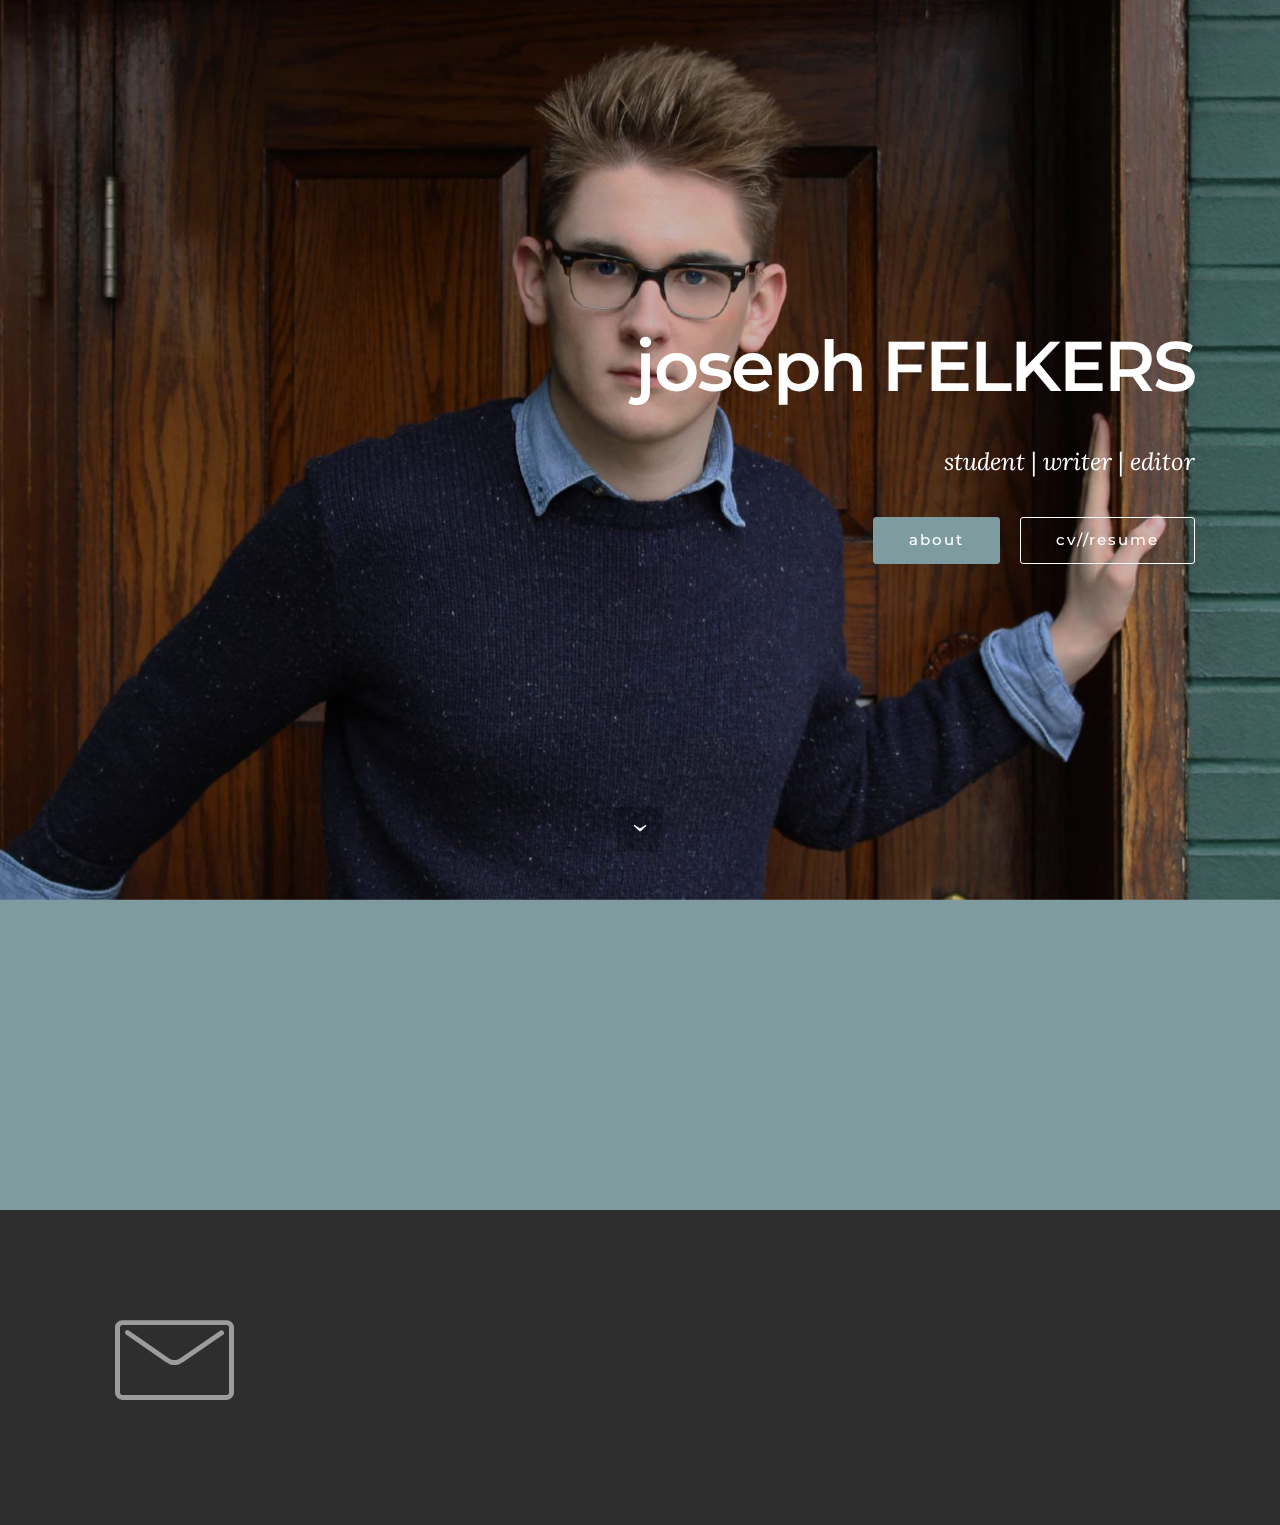
==== index.html @ 7b10132b "Update index.html" ====
<!DOCTYPE html>
<html>
<head>
  <!-- Site made with Mobirise Website Builder v3.12.1, https://mobirise.com -->
  <meta charset="UTF-8">
  <meta http-equiv="X-UA-Compatible" content="IE=edge">
  <meta name="generator" content="Mobirise v3.12.1, mobirise.com">
  <meta name="viewport" content="width=device-width, initial-scale=1">
  <link rel="shortcut icon" href="assets/images/glasses.png" type="image/x-icon">
  <meta name="description" content="">
  
  <link rel="stylesheet" href="https://fonts.googleapis.com/css?family=Lora:400,700,400italic,700italic&amp;subset=latin">
  <link rel="stylesheet" href="https://fonts.googleapis.com/css?family=Montserrat:400,700">
  <link rel="stylesheet" href="https://fonts.googleapis.com/css?family=Raleway:100,100i,200,200i,300,300i,400,400i,500,500i,600,600i,700,700i,800,800i,900,900i">
  <link rel="stylesheet" href="assets/bootstrap-material-design-font/css/material.css">
  <link rel="stylesheet" href="assets/web/assets/mobirise-icons/mobirise-icons.css">
  <link rel="stylesheet" href="assets/tether/tether.min.css">
  <link rel="stylesheet" href="assets/bootstrap/css/bootstrap.min.css">
  <link rel="stylesheet" href="assets/animate.css/animate.min.css">
  <link rel="stylesheet" href="assets/socicon/css/styles.css">
  <link rel="stylesheet" href="assets/theme/css/style.css">
  <link rel="stylesheet" href="assets/mobirise/css/mbr-additional.css" type="text/css">
  
  
  
</head>
<body>
<section class="mbr-section mbr-section-hero mbr-section-full mbr-parallax-background mbr-section-with-arrow" id="header1-0" style="background-image: url(assets/images/headshot2-edited-2000x1179.jpg);">

    <div class="mbr-overlay" style="opacity: 0.2; background-color: rgb(0, 0, 0);"></div>

    <div class="mbr-table-cell">

        <div class="container">
            <div class="row">
                <div class="mbr-section col-md-10 col-md-offset-2 text-xs-right">

                    <h1 class="mbr-section-title display-1">joseph FELKERS</h1>
                    <p class="mbr-section-lead lead"><br>student <span style="font-style: normal;">|</span> writer <span style="font-style: normal;">|</span> editor</p>
                    <div class="mbr-section-btn"><a class="btn btn-lg btn-info" href="about">about</a> <a class="btn btn-lg btn-white btn-white-outline" href="cvresume">cv//resume</a></div>
                </div>
            </div>
        </div>
    </div>

    <div class="mbr-arrow mbr-arrow-floating" aria-hidden="true"><a href="#social-buttons4-1"><i class="mbr-arrow-icon"></i></a></div>

</section>

<section class="engine"><a rel="external" href="https://mobirise.com">Mobirise</a></section><section class="mbr-section mbr-section-md-padding" id="social-buttons4-1" style="background-color: rgb(126, 155, 159); padding-top: 90px; padding-bottom: 90px;">
    
    <div class="container">
        <div class="row">
            <div class="col-md-8 col-md-offset-2 text-xs-center">
                <h3 class="mbr-section-title display-2"><span style="font-weight: normal;"><em>hey,</em></span><br></h3>
                <div><a class="btn btn-social" title="Twitter" target="_blank" href="https://twitter.com/josephfelkers"><i class="socicon socicon-twitter"></i></a> <a class="btn btn-social" title="Facebook" target="_blank" href="https://www.facebook.com/joseph.felkers"><i class="socicon socicon-facebook"></i></a>   <a class="btn btn-social" title="Instagram" target="_blank" href="https://instagram.com/jsp.h"><i class="socicon socicon-instagram"></i></a>   <a class="btn btn-social" title="LinkedIn" target="_blank" href="https://www.linkedin.com/in/joseph-felkers-827670101/"><i class="socicon socicon-linkedin"></i></a>   </div>
            </div>
        </div>
    </div>
</section>

<section class="mbr-section mbr-section-md-padding mbr-footer footer1" id="contacts1-2" style="background-color: rgb(46, 46, 46); padding-top: 90px; padding-bottom: 90px;">
    
    <div class="container">
        <div class="row">
            <div class="mbr-footer-content col-xs-12 col-md-3">
                <div><span class="mbri-letter mbr-iconfont mbr-iconfont-contacts1"></span></div>
            </div>
            <div class="mbr-footer-content col-xs-12 col-md-3">
                <p><strong>Address</strong><br>6150 Statler Drive<br>Caledonia, MI<br>49316</p>
            </div>
            <div class="mbr-footer-content col-xs-12 col-md-3">
                <p><strong>Contacts</strong><br>
Email: josephfelkers@dogrschools.org<br>
Phone: +1 (616)-706-5105<br><br></p>
            </div>
            <div class="mbr-footer-content col-xs-12 col-md-3">
                <p>&nbsp;</p>
            </div>

        </div>
    </div>
</section>


  <script src="assets/web/assets/jquery/jquery.min.js"></script>
  <script src="assets/tether/tether.min.js"></script>
  <script src="assets/bootstrap/js/bootstrap.min.js"></script>
  <script src="assets/smooth-scroll/smooth-scroll.js"></script>
  <script src="assets/jarallax/jarallax.js"></script>
  <script src="assets/viewport-checker/jquery.viewportchecker.js"></script>
  <script src="assets/theme/js/script.js"></script>
  
  
  <input name="animation" type="hidden">
  </body>
</html>
---- assets/bootstrap-material-design-font/css/material.css ----
@font-face {
  font-family: 'Material-Design-Icons';
  src: url('../fonts/Material-Design-Icons.eot?3ocs8m');
  src: url('../fonts/Material-Design-Icons.eot?#iefix3ocs8m') format('embedded-opentype'), url('../fonts/Material-Design-Icons.woff?3ocs8m') format('woff'), url('../fonts/Material-Design-Icons.ttf?3ocs8m') format('truetype'), url('../fonts/Material-Design-Icons.svg?3ocs8m#Material-Design-Icons') format('svg');
  font-weight: normal;
  font-style: normal;
}
[class^="mdi-"],
[class*="mdi-"] {
  speak: none;
  display: inline-block;
  font-style: normal;
  font-variant:normal;
  font-weight:normal;
  /*font-size:24px;*/
  line-height:1;
  font-family:'Material-Design-Icons' !important;
  text-rendering: auto;
  
  -webkit-font-smoothing: antialiased;
  -moz-osx-font-smoothing: grayscale;
  -webkit-transform: translate(0, 0);
      -ms-transform: translate(0, 0);
          transform: translate(0, 0);
}
[class^="mdi-"]:before,
[class*="mdi-"]:before {
  display: inline-block;
  speak: none;
  text-decoration: inherit;
}
[class^="mdi-"].pull-left,
[class*="mdi-"].pull-left {
  margin-right: .3em;
}
[class^="mdi-"].pull-right,
[class*="mdi-"].pull-right {
  margin-left: .3em;
}
[class^="mdi-"].mdi-lg:before,
[class*="mdi-"].mdi-lg:before,
[class^="mdi-"].mdi-lg:after,
[class*="mdi-"].mdi-lg:after {
  font-size: 1.33333333em;
  line-height: 0.75em;
  vertical-align: -15%;
}
[class^="mdi-"].mdi-2x:before,
[class*="mdi-"].mdi-2x:before,
[class^="mdi-"].mdi-2x:after,
[class*="mdi-"].mdi-2x:after {
  font-size: 2em;
}
[class^="mdi-"].mdi-3x:before,
[class*="mdi-"].mdi-3x:before,
[class^="mdi-"].mdi-3x:after,
[class*="mdi-"].mdi-3x:after {
  font-size: 3em;
}
[class^="mdi-"].mdi-4x:before,
[class*="mdi-"].mdi-4x:before,
[class^="mdi-"].mdi-4x:after,
[class*="mdi-"].mdi-4x:after {
  font-size: 4em;
}
[class^="mdi-"].mdi-5x:before,
[class*="mdi-"].mdi-5x:before,
[class^="mdi-"].mdi-5x:after,
[class*="mdi-"].mdi-5x:after {
  font-size: 5em;
}
[class^="mdi-device-signal-cellular-"]:after,
[class^="mdi-device-battery-"]:after,
[class^="mdi-device-battery-charging-"]:after,
[class^="mdi-device-signal-cellular-connected-no-internet-"]:after,
[class^="mdi-device-signal-wifi-"]:after,
[class^="mdi-device-signal-wifi-statusbar-not-connected"]:after,
.mdi-device-network-wifi:after {
  opacity: .3;
  position: absolute;
  left: 0;
  top: 0;
  z-index: 1;
  display: inline-block;
  speak: none;
  text-decoration: inherit;
}
[class^="mdi-device-signal-cellular-"]:after {
  content: "\e758";
}
[class^="mdi-device-battery-"]:after {
  content: "\e735";
}
[class^="mdi-device-battery-charging-"]:after {
  content: "\e733";
}
[class^="mdi-device-signal-cellular-connected-no-internet-"]:after {
  content: "\e75d";
}
[class^="mdi-device-signal-wifi-"]:after,
.mdi-device-network-wifi:after {
  content: "\e765";
}
[class^="mdi-device-signal-wifi-statusbasr-not-connected"]:after {
  content: "\e8f7";
}
.mdi-device-signal-cellular-off:after,
.mdi-device-signal-cellular-null:after,
.mdi-device-signal-cellular-no-sim:after,
.mdi-device-signal-wifi-off:after,
.mdi-device-signal-wifi-4-bar:after,
.mdi-device-signal-cellular-4-bar:after,
.mdi-device-battery-alert:after,
.mdi-device-signal-cellular-connected-no-internet-4-bar:after,
.mdi-device-battery-std:after,
.mdi-device-battery-full .mdi-device-battery-unknown:after {
  content: "";
}
.mdi-fw {
  width: 1.28571429em;
  text-align: center;
}
.mdi-ul {
  padding-left: 0;
  margin-left: 2.14285714em;
  list-style-type: none;
}
.mdi-ul > li {
  position: relative;
}
.mdi-li {
  position: absolute;
  left: -2.14285714em;
  width: 2.14285714em;
  top: 0.14285714em;
  text-align: center;
}
.mdi-li.mdi-lg {
  left: -1.85714286em;
}
.mdi-border {
  padding: .2em .25em .15em;
  border: solid 0.08em #eeeeee;
  border-radius: .1em;
}
.mdi-spin {
  -webkit-animation: mdi-spin 2s infinite linear;
  animation: mdi-spin 2s infinite linear;
  -webkit-transform-origin: 50% 50%;
  -ms-transform-origin: 50% 50%;
      transform-origin: 50% 50%;
}
.mdi-pulse {
  -webkit-animation: mdi-spin 1s steps(8) infinite;
  animation: mdi-spin 1s steps(8) infinite;
  -webkit-transform-origin: 50% 50%;
  -ms-transform-origin: 50% 50%;
      transform-origin: 50% 50%;
}
@-webkit-keyframes mdi-spin {
  0% {
    -webkit-transform: rotate(0deg);
    transform: rotate(0deg);
  }
  100% {
    -webkit-transform: rotate(359deg);
    transform: rotate(359deg);
  }
}
@keyframes mdi-spin {
  0% {
    -webkit-transform: rotate(0deg);
    transform: rotate(0deg);
  }
  100% {
    -webkit-transform: rotate(359deg);
    transform: rotate(359deg);
  }
}
.mdi-rotate-90 {
  filter: progid:DXImageTransform.Microsoft.BasicImage(rotation=1);
  -webkit-transform: rotate(90deg);
  -ms-transform: rotate(90deg);
  transform: rotate(90deg);
}
.mdi-rotate-180 {
  filter: progid:DXImageTransform.Microsoft.BasicImage(rotation=2);
  -webkit-transform: rotate(180deg);
  -ms-transform: rotate(180deg);
  transform: rotate(180deg);
}
.mdi-rotate-270 {
  filter: progid:DXImageTransform.Microsoft.BasicImage(rotation=3);
  -webkit-transform: rotate(270deg);
  -ms-transform: rotate(270deg);
  transform: rotate(270deg);
}
.mdi-flip-horizontal {
  filter: progid:DXImageTransform.Microsoft.BasicImage(rotation=0, mirror=1);
  -webkit-transform: scale(-1, 1);
  -ms-transform: scale(-1, 1);
  transform: scale(-1, 1);
}
.mdi-flip-vertical {
  filter: progid:DXImageTransform.Microsoft.BasicImage(rotation=2, mirror=1);
  -webkit-transform: scale(1, -1);
  -ms-transform: scale(1, -1);
  transform: scale(1, -1);
}
:root .mdi-rotate-90,
:root .mdi-rotate-180,
:root .mdi-rotate-270,
:root .mdi-flip-horizontal,
:root .mdi-flip-vertical {
  -webkit-filter: none;
          filter: none;
}
.mdi-stack {
  position: relative;
  display: inline-block;
  width: 2em;
  height: 2em;
  line-height: 2em;
  vertical-align: middle;
}
.mdi-stack-1x,
.mdi-stack-2x {
  position: absolute;
  left: 0;
  width: 100%;
  text-align: center;
}
.mdi-stack-1x {
  line-height: inherit;
}
.mdi-stack-2x {
  font-size: 2em;
}
.mdi-inverse {
  color: #ffffff;
}
/* Start Icons */
.mdi-action-3d-rotation:before {
  content: "\e600";
}
.mdi-action-accessibility:before {
  content: "\e601";
}
.mdi-action-account-balance-wallet:before {
  content: "\e602";
}
.mdi-action-account-balance:before {
  content: "\e603";
}
.mdi-action-account-box:before {
  content: "\e604";
}
.mdi-action-account-child:before {
  content: "\e605";
}
.mdi-action-account-circle:before {
  content: "\e606";
}
.mdi-action-add-shopping-cart:before {
  content: "\e607";
}
.mdi-action-alarm-add:before {
  content: "\e608";
}
.mdi-action-alarm-off:before {
  content: "\e609";
}
.mdi-action-alarm-on:before {
  content: "\e60a";
}
.mdi-action-alarm:before {
  content: "\e60b";
}
.mdi-action-android:before {
  content: "\e60c";
}
.mdi-action-announcement:before {
  content: "\e60d";
}
.mdi-action-aspect-ratio:before {
  content: "\e60e";
}
.mdi-action-assessment:before {
  content: "\e60f";
}
.mdi-action-assignment-ind:before {
  content: "\e610";
}
.mdi-action-assignment-late:before {
  content: "\e611";
}
.mdi-action-assignment-return:before {
  content: "\e612";
}
.mdi-action-assignment-returned:before {
  content: "\e613";
}
.mdi-action-assignment-turned-in:before {
  content: "\e614";
}
.mdi-action-assignment:before {
  content: "\e615";
}
.mdi-action-autorenew:before {
  content: "\e616";
}
.mdi-action-backup:before {
  content: "\e617";
}
.mdi-action-book:before {
  content: "\e618";
}
.mdi-action-bookmark-outline:before {
  content: "\e619";
}
.mdi-action-bookmark:before {
  content: "\e61a";
}
.mdi-action-bug-report:before {
  content: "\e61b";
}
.mdi-action-cached:before {
  content: "\e61c";
}
.mdi-action-check-circle:before {
  content: "\e61d";
}
.mdi-action-class:before {
  content: "\e61e";
}
.mdi-action-credit-card:before {
  content: "\e61f";
}
.mdi-action-dashboard:before {
  content: "\e620";
}
.mdi-action-delete:before {
  content: "\e621";
}
.mdi-action-description:before {
  content: "\e622";
}
.mdi-action-dns:before {
  content: "\e623";
}
.mdi-action-done-all:before {
  content: "\e624";
}
.mdi-action-done:before {
  content: "\e625";
}
.mdi-action-event:before {
  content: "\e626";
}
.mdi-action-exit-to-app:before {
  content: "\e627";
}
.mdi-action-explore:before {
  content: "\e628";
}
.mdi-action-extension:before {
  content: "\e629";
}
.mdi-action-face-unlock:before {
  content: "\e62a";
}
.mdi-action-favorite-outline:before {
  content: "\e62b";
}
.mdi-action-favorite:before {
  content: "\e62c";
}
.mdi-action-find-in-page:before {
  content: "\e62d";
}
.mdi-action-find-replace:before {
  content: "\e62e";
}
.mdi-action-flip-to-back:before {
  content: "\e62f";
}
.mdi-action-flip-to-front:before {
  content: "\e630";
}
.mdi-action-get-app:before {
  content: "\e631";
}
.mdi-action-grade:before {
  content: "\e632";
}
.mdi-action-group-work:before {
  content: "\e633";
}
.mdi-action-help:before {
  content: "\e634";
}
.mdi-action-highlight-remove:before {
  content: "\e635";
}
.mdi-action-history:before {
  content: "\e636";
}
.mdi-action-home:before {
  content: "\e637";
}
.mdi-action-https:before {
  content: "\e638";
}
.mdi-action-info-outline:before {
  content: "\e639";
}
.mdi-action-info:before {
  content: "\e63a";
}
.mdi-action-input:before {
  content: "\e63b";
}
.mdi-action-invert-colors:before {
  content: "\e63c";
}
.mdi-action-label-outline:before {
  content: "\e63d";
}
.mdi-action-label:before {
  content: "\e63e";
}
.mdi-action-language:before {
  content: "\e63f";
}
.mdi-action-launch:before {
  content: "\e640";
}
.mdi-action-list:before {
  content: "\e641";
}
.mdi-action-lock-open:before {
  content: "\e642";
}
.mdi-action-lock-outline:before {
  content: "\e643";
}
.mdi-action-lock:before {
  content: "\e644";
}
.mdi-action-loyalty:before {
  content: "\e645";
}
.mdi-action-markunread-mailbox:before {
  content: "\e646";
}
.mdi-action-note-add:before {
  content: "\e647";
}
.mdi-action-open-in-browser:before {
  content: "\e648";
}
.mdi-action-open-in-new:before {
  content: "\e649";
}
.mdi-action-open-with:before {
  content: "\e64a";
}
.mdi-action-pageview:before {
  content: "\e64b";
}
.mdi-action-payment:before {
  content: "\e64c";
}
.mdi-action-perm-camera-mic:before {
  content: "\e64d";
}
.mdi-action-perm-contact-cal:before {
  content: "\e64e";
}
.mdi-action-perm-data-setting:before {
  content: "\e64f";
}
.mdi-action-perm-device-info:before {
  content: "\e650";
}
.mdi-action-perm-identity:before {
  content: "\e651";
}
.mdi-action-perm-media:before {
  content: "\e652";
}
.mdi-action-perm-phone-msg:before {
  content: "\e653";
}
.mdi-action-perm-scan-wifi:before {
  content: "\e654";
}
.mdi-action-picture-in-picture:before {
  content: "\e655";
}
.mdi-action-polymer:before {
  content: "\e656";
}
.mdi-action-print:before {
  content: "\e657";
}
.mdi-action-query-builder:before {
  content: "\e658";
}
.mdi-action-question-answer:before {
  content: "\e659";
}
.mdi-action-receipt:before {
  content: "\e65a";
}
.mdi-action-redeem:before {
  content: "\e65b";
}
.mdi-action-reorder:before {
  content: "\e65c";
}
.mdi-action-report-problem:before {
  content: "\e65d";
}
.mdi-action-restore:before {
  content: "\e65e";
}
.mdi-action-room:before {
  content: "\e65f";
}
.mdi-action-schedule:before {
  content: "\e660";
}
.mdi-action-search:before {
  content: "\e661";
}
.mdi-action-settings-applications:before {
  content: "\e662";
}
.mdi-action-settings-backup-restore:before {
  content: "\e663";
}
.mdi-action-settings-bluetooth:before {
  content: "\e664";
}
.mdi-action-settings-cell:before {
  content: "\e665";
}
.mdi-action-settings-display:before {
  content: "\e666";
}
.mdi-action-settings-ethernet:before {
  content: "\e667";
}
.mdi-action-settings-input-antenna:before {
  content: "\e668";
}
.mdi-action-settings-input-component:before {
  content: "\e669";
}
.mdi-action-settings-input-composite:before {
  content: "\e66a";
}
.mdi-action-settings-input-hdmi:before {
  content: "\e66b";
}
.mdi-action-settings-input-svideo:before {
  content: "\e66c";
}
.mdi-action-settings-overscan:before {
  content: "\e66d";
}
.mdi-action-settings-phone:before {
  content: "\e66e";
}
.mdi-action-settings-power:before {
  content: "\e66f";
}
.mdi-action-settings-remote:before {
  content: "\e670";
}
.mdi-action-settings-voice:before {
  content: "\e671";
}
.mdi-action-settings:before {
  content: "\e672";
}
.mdi-action-shop-two:before {
  content: "\e673";
}
.mdi-action-shop:before {
  content: "\e674";
}
.mdi-action-shopping-basket:before {
  content: "\e675";
}
.mdi-action-shopping-cart:before {
  content: "\e676";
}
.mdi-action-speaker-notes:before {
  content: "\e677";
}
.mdi-action-spellcheck:before {
  content: "\e678";
}
.mdi-action-star-rate:before {
  content: "\e679";
}
.mdi-action-stars:before {
  content: "\e67a";
}
.mdi-action-store:before {
  content: "\e67b";
}
.mdi-action-subject:before {
  content: "\e67c";
}
.mdi-action-supervisor-account:before {
  content: "\e67d";
}
.mdi-action-swap-horiz:before {
  content: "\e67e";
}
.mdi-action-swap-vert-circle:before {
  content: "\e67f";
}
.mdi-action-swap-vert:before {
  content: "\e680";
}
.mdi-action-system-update-tv:before {
  content: "\e681";
}
.mdi-action-tab-unselected:before {
  content: "\e682";
}
.mdi-action-tab:before {
  content: "\e683";
}
.mdi-action-theaters:before {
  content: "\e684";
}
.mdi-action-thumb-down:before {
  content: "\e685";
}
.mdi-action-thumb-up:before {
  content: "\e686";
}
.mdi-action-thumbs-up-down:before {
  content: "\e687";
}
.mdi-action-toc:before {
  content: "\e688";
}
.mdi-action-today:before {
  content: "\e689";
}
.mdi-action-track-changes:before {
  content: "\e68a";
}
.mdi-action-translate:before {
  content: "\e68b";
}
.mdi-action-trending-down:before {
  content: "\e68c";
}
.mdi-action-trending-neutral:before {
  content: "\e68d";
}
.mdi-action-trending-up:before {
  content: "\e68e";
}
.mdi-action-turned-in-not:before {
  content: "\e68f";
}
.mdi-action-turned-in:before {
  content: "\e690";
}
.mdi-action-verified-user:before {
  content: "\e691";
}
.mdi-action-view-agenda:before {
  content: "\e692";
}
.mdi-action-view-array:before {
  content: "\e693";
}
.mdi-action-view-carousel:before {
  content: "\e694";
}
.mdi-action-view-column:before {
  content: "\e695";
}
.mdi-action-view-day:before {
  content: "\e696";
}
.mdi-action-view-headline:before {
  content: "\e697";
}
.mdi-action-view-list:before {
  content: "\e698";
}
.mdi-action-view-module:before {
  content: "\e699";
}
.mdi-action-view-quilt:before {
  content: "\e69a";
}
.mdi-action-view-stream:before {
  content: "\e69b";
}
.mdi-action-view-week:before {
  content: "\e69c";
}
.mdi-action-visibility-off:before {
  content: "\e69d";
}
.mdi-action-visibility:before {
  content: "\e69e";
}
.mdi-action-wallet-giftcard:before {
  content: "\e69f";
}
.mdi-action-wallet-membership:before {
  content: "\e6a0";
}
.mdi-action-wallet-travel:before {
  content: "\e6a1";
}
.mdi-action-work:before {
  content: "\e6a2";
}
.mdi-alert-error:before {
  content: "\e6a3";
}
.mdi-alert-warning:before {
  content: "\e6a4";
}
.mdi-av-album:before {
  content: "\e6a5";
}
.mdi-av-closed-caption:before {
  content: "\e6a6";
}
.mdi-av-equalizer:before {
  content: "\e6a7";
}
.mdi-av-explicit:before {
  content: "\e6a8";
}
.mdi-av-fast-forward:before {
  content: "\e6a9";
}
.mdi-av-fast-rewind:before {
  content: "\e6aa";
}
.mdi-av-games:before {
  content: "\e6ab";
}
.mdi-av-hearing:before {
  content: "\e6ac";
}
.mdi-av-high-quality:before {
  content: "\e6ad";
}
.mdi-av-loop:before {
  content: "\e6ae";
}
.mdi-av-mic-none:before {
  content: "\e6af";
}
.mdi-av-mic-off:before {
  content: "\e6b0";
}
.mdi-av-mic:before {
  content: "\e6b1";
}
.mdi-av-movie:before {
  content: "\e6b2";
}
.mdi-av-my-library-add:before {
  content: "\e6b3";
}
.mdi-av-my-library-books:before {
  content: "\e6b4";
}
.mdi-av-my-library-music:before {
  content: "\e6b5";
}
.mdi-av-new-releases:before {
  content: "\e6b6";
}
.mdi-av-not-interested:before {
  content: "\e6b7";
}
.mdi-av-pause-circle-fill:before {
  content: "\e6b8";
}
.mdi-av-pause-circle-outline:before {
  content: "\e6b9";
}
.mdi-av-pause:before {
  content: "\e6ba";
}
.mdi-av-play-arrow:before {
  content: "\e6bb";
}
.mdi-av-play-circle-fill:before {
  content: "\e6bc";
}
.mdi-av-play-circle-outline:before {
  content: "\e6bd";
}
.mdi-av-play-shopping-bag:before {
  content: "\e6be";
}
.mdi-av-playlist-add:before {
  content: "\e6bf";
}
.mdi-av-queue-music:before {
  content: "\e6c0";
}
.mdi-av-queue:before {
  content: "\e6c1";
}
.mdi-av-radio:before {
  content: "\e6c2";
}
.mdi-av-recent-actors:before {
  content: "\e6c3";
}
.mdi-av-repeat-one:before {
  content: "\e6c4";
}
.mdi-av-repeat:before {
  content: "\e6c5";
}
.mdi-av-replay:before {
  content: "\e6c6";
}
.mdi-av-shuffle:before {
  content: "\e6c7";
}
.mdi-av-skip-next:before {
  content: "\e6c8";
}
.mdi-av-skip-previous:before {
  content: "\e6c9";
}
.mdi-av-snooze:before {
  content: "\e6ca";
}
.mdi-av-stop:before {
  content: "\e6cb";
}
.mdi-av-subtitles:before {
  content: "\e6cc";
}
.mdi-av-surround-sound:before {
  content: "\e6cd";
}
.mdi-av-timer:before {
  content: "\e6ce";
}
.mdi-av-video-collection:before {
  content: "\e6cf";
}
.mdi-av-videocam-off:before {
  content: "\e6d0";
}
.mdi-av-videocam:before {
  content: "\e6d1";
}
.mdi-av-volume-down:before {
  content: "\e6d2";
}
.mdi-av-volume-mute:before {
  content: "\e6d3";
}
.mdi-av-volume-off:before {
  content: "\e6d4";
}
.mdi-av-volume-up:before {
  content: "\e6d5";
}
.mdi-av-web:before {
  content: "\e6d6";
}
.mdi-communication-business:before {
  content: "\e6d7";
}
.mdi-communication-call-end:before {
  content: "\e6d8";
}
.mdi-communication-call-made:before {
  content: "\e6d9";
}
.mdi-communication-call-merge:before {
  content: "\e6da";
}
.mdi-communication-call-missed:before {
  content: "\e6db";
}
.mdi-communication-call-received:before {
  content: "\e6dc";
}
.mdi-communication-call-split:before {
  content: "\e6dd";
}
.mdi-communication-call:before {
  content: "\e6de";
}
.mdi-communication-chat:before {
  content: "\e6df";
}
.mdi-communication-clear-all:before {
  content: "\e6e0";
}
.mdi-communication-comment:before {
  content: "\e6e1";
}
.mdi-communication-contacts:before {
  content: "\e6e2";
}
.mdi-communication-dialer-sip:before {
  content: "\e6e3";
}
.mdi-communication-dialpad:before {
  content: "\e6e4";
}
.mdi-communication-dnd-on:before {
  content: "\e6e5";
}
.mdi-communication-email:before {
  content: "\e6e6";
}
.mdi-communication-forum:before {
  content: "\e6e7";
}
.mdi-communication-import-export:before {
  content: "\e6e8";
}
.mdi-communication-invert-colors-off:before {
  content: "\e6e9";
}
.mdi-communication-invert-colors-on:before {
  content: "\e6ea";
}
.mdi-communication-live-help:before {
  content: "\e6eb";
}
.mdi-communication-location-off:before {
  content: "\e6ec";
}
.mdi-communication-location-on:before {
  content: "\e6ed";
}
.mdi-communication-message:before {
  content: "\e6ee";
}
.mdi-communication-messenger:before {
  content: "\e6ef";
}
.mdi-communication-no-sim:before {
  content: "\e6f0";
}
.mdi-communication-phone:before {
  content: "\e6f1";
}
.mdi-communication-portable-wifi-off:before {
  content: "\e6f2";
}
.mdi-communication-quick-contacts-dialer:before {
  content: "\e6f3";
}
.mdi-communication-quick-contacts-mail:before {
  content: "\e6f4";
}
.mdi-communication-ring-volume:before {
  content: "\e6f5";
}
.mdi-communication-stay-current-landscape:before {
  content: "\e6f6";
}
.mdi-communication-stay-current-portrait:before {
  content: "\e6f7";
}
.mdi-communication-stay-primary-landscape:before {
  content: "\e6f8";
}
.mdi-communication-stay-primary-portrait:before {
  content: "\e6f9";
}
.mdi-communication-swap-calls:before {
  content: "\e6fa";
}
.mdi-communication-textsms:before {
  content: "\e6fb";
}
.mdi-communication-voicemail:before {
  content: "\e6fc";
}
.mdi-communication-vpn-key:before {
  content: "\e6fd";
}
.mdi-content-add-box:before {
  content: "\e6fe";
}
.mdi-content-add-circle-outline:before {
  content: "\e6ff";
}
.mdi-content-add-circle:before {
  content: "\e700";
}
.mdi-content-add:before {
  content: "\e701";
}
.mdi-content-archive:before {
  content: "\e702";
}
.mdi-content-backspace:before {
  content: "\e703";
}
.mdi-content-block:before {
  content: "\e704";
}
.mdi-content-clear:before {
  content: "\e705";
}
.mdi-content-content-copy:before {
  content: "\e706";
}
.mdi-content-content-cut:before {
  content: "\e707";
}
.mdi-content-content-paste:before {
  content: "\e708";
}
.mdi-content-create:before {
  content: "\e709";
}
.mdi-content-drafts:before {
  content: "\e70a";
}
.mdi-content-filter-list:before {
  content: "\e70b";
}
.mdi-content-flag:before {
  content: "\e70c";
}
.mdi-content-forward:before {
  content: "\e70d";
}
.mdi-content-gesture:before {
  content: "\e70e";
}
.mdi-content-inbox:before {
  content: "\e70f";
}
.mdi-content-link:before {
  content: "\e710";
}
.mdi-content-mail:before {
  content: "\e711";
}
.mdi-content-markunread:before {
  content: "\e712";
}
.mdi-content-redo:before {
  content: "\e713";
}
.mdi-content-remove-circle-outline:before {
  content: "\e714";
}
.mdi-content-remove-circle:before {
  content: "\e715";
}
.mdi-content-remove:before {
  content: "\e716";
}
.mdi-content-reply-all:before {
  content: "\e717";
}
.mdi-content-reply:before {
  content: "\e718";
}
.mdi-content-report:before {
  content: "\e719";
}
.mdi-content-save:before {
  content: "\e71a";
}
.mdi-content-select-all:before {
  content: "\e71b";
}
.mdi-content-send:before {
  content: "\e71c";
}
.mdi-content-sort:before {
  content: "\e71d";
}
.mdi-content-text-format:before {
  content: "\e71e";
}
.mdi-content-undo:before {
  content: "\e71f";
}
.mdi-editor-attach-file:before {
  content: "\e776";
}
.mdi-editor-attach-money:before {
  content: "\e777";
}
.mdi-editor-border-all:before {
  content: "\e778";
}
.mdi-editor-border-bottom:before {
  content: "\e779";
}
.mdi-editor-border-clear:before {
  content: "\e77a";
}
.mdi-editor-border-color:before {
  content: "\e77b";
}
.mdi-editor-border-horizontal:before {
  content: "\e77c";
}
.mdi-editor-border-inner:before {
  content: "\e77d";
}
.mdi-editor-border-left:before {
  content: "\e77e";
}
.mdi-editor-border-outer:before {
  content: "\e77f";
}
.mdi-editor-border-right:before {
  content: "\e780";
}
.mdi-editor-border-style:before {
  content: "\e781";
}
.mdi-editor-border-top:before {
  content: "\e782";
}
.mdi-editor-border-vertical:before {
  content: "\e783";
}
.mdi-editor-format-align-center:before {
  content: "\e784";
}
.mdi-editor-format-align-justify:before {
  content: "\e785";
}
.mdi-editor-format-align-left:before {
  content: "\e786";
}
.mdi-editor-format-align-right:before {
  content: "\e787";
}
.mdi-editor-format-bold:before {
  content: "\e788";
}
.mdi-editor-format-clear:before {
  content: "\e789";
}
.mdi-editor-format-color-fill:before {
  content: "\e78a";
}
.mdi-editor-format-color-reset:before {
  content: "\e78b";
}
.mdi-editor-format-color-text:before {
  content: "\e78c";
}
.mdi-editor-format-indent-decrease:before {
  content: "\e78d";
}
.mdi-editor-format-indent-increase:before {
  content: "\e78e";
}
.mdi-editor-format-italic:before {
  content: "\e78f";
}
.mdi-editor-format-line-spacing:before {
  content: "\e790";
}
.mdi-editor-format-list-bulleted:before {
  content: "\e791";
}
.mdi-editor-format-list-numbered:before {
  content: "\e792";
}
.mdi-editor-format-paint:before {
  content: "\e793";
}
.mdi-editor-format-quote:before {
  content: "\e794";
}
.mdi-editor-format-size:before {
  content: "\e795";
}
.mdi-editor-format-strikethrough:before {
  content: "\e796";
}
.mdi-editor-format-textdirection-l-to-r:before {
  content: "\e797";
}
.mdi-editor-format-textdirection-r-to-l:before {
  content: "\e798";
}
.mdi-editor-format-underline:before {
  content: "\e799";
}
.mdi-editor-functions:before {
  content: "\e79a";
}
.mdi-editor-insert-chart:before {
  content: "\e79b";
}
.mdi-editor-insert-comment:before {
  content: "\e79c";
}
.mdi-editor-insert-drive-file:before {
  content: "\e79d";
}
.mdi-editor-insert-emoticon:before {
  content: "\e79e";
}
.mdi-editor-insert-invitation:before {
  content: "\e79f";
}
.mdi-editor-insert-link:before {
  content: "\e7a0";
}
.mdi-editor-insert-photo:before {
  content: "\e7a1";
}
.mdi-editor-merge-type:before {
  content: "\e7a2";
}
.mdi-editor-mode-comment:before {
  content: "\e7a3";
}
.mdi-editor-mode-edit:before {
  content: "\e7a4";
}
.mdi-editor-publish:before {
  content: "\e7a5";
}
.mdi-editor-vertical-align-bottom:before {
  content: "\e7a6";
}
.mdi-editor-vertical-align-center:before {
  content: "\e7a7";
}
.mdi-editor-vertical-align-top:before {
  content: "\e7a8";
}
.mdi-editor-wrap-text:before {
  content: "\e7a9";
}
.mdi-file-attachment:before {
  content: "\e7aa";
}
.mdi-file-cloud-circle:before {
  content: "\e7ab";
}
.mdi-file-cloud-done:before {
  content: "\e7ac";
}
.mdi-file-cloud-download:before {
  content: "\e7ad";
}
.mdi-file-cloud-off:before {
  content: "\e7ae";
}
.mdi-file-cloud-queue:before {
  content: "\e7af";
}
.mdi-file-cloud-upload:before {
  content: "\e7b0";
}
.mdi-file-cloud:before {
  content: "\e7b1";
}
.mdi-file-file-download:before {
  content: "\e7b2";
}
.mdi-file-file-upload:before {
  content: "\e7b3";
}
.mdi-file-folder-open:before {
  content: "\e7b4";
}
.mdi-file-folder-shared:before {
  content: "\e7b5";
}
.mdi-file-folder:before {
  content: "\e7b6";
}
.mdi-device-access-alarm:before {
  content: "\e720";
}
.mdi-device-access-alarms:before {
  content: "\e721";
}
.mdi-device-access-time:before {
  content: "\e722";
}
.mdi-device-add-alarm:before {
  content: "\e723";
}
.mdi-device-airplanemode-off:before {
  content: "\e724";
}
.mdi-device-airplanemode-on:before {
  content: "\e725";
}
.mdi-device-battery-20:before {
  content: "\e726";
}
.mdi-device-battery-30:before {
  content: "\e727";
}
.mdi-device-battery-50:before {
  content: "\e728";
}
.mdi-device-battery-60:before {
  content: "\e729";
}
.mdi-device-battery-80:before {
  content: "\e72a";
}
.mdi-device-battery-90:before {
  content: "\e72b";
}
.mdi-device-battery-alert:before {
  content: "\e72c";
}
.mdi-device-battery-charging-20:before {
  content: "\e72d";
}
.mdi-device-battery-charging-30:before {
  content: "\e72e";
}
.mdi-device-battery-charging-50:before {
  content: "\e72f";
}
.mdi-device-battery-charging-60:before {
  content: "\e730";
}
.mdi-device-battery-charging-80:before {
  content: "\e731";
}
.mdi-device-battery-charging-90:before {
  content: "\e732";
}
.mdi-device-battery-charging-full:before {
  content: "\e733";
}
.mdi-device-battery-full:before {
  content: "\e734";
}
.mdi-device-battery-std:before {
  content: "\e735";
}
.mdi-device-battery-unknown:before {
  content: "\e736";
}
.mdi-device-bluetooth-connected:before {
  content: "\e737";
}
.mdi-device-bluetooth-disabled:before {
  content: "\e738";
}
.mdi-device-bluetooth-searching:before {
  content: "\e739";
}
.mdi-device-bluetooth:before {
  content: "\e73a";
}
.mdi-device-brightness-auto:before {
  content: "\e73b";
}
.mdi-device-brightness-high:before {
  content: "\e73c";
}
.mdi-device-brightness-low:before {
  content: "\e73d";
}
.mdi-device-brightness-medium:before {
  content: "\e73e";
}
.mdi-device-data-usage:before {
  content: "\e73f";
}
.mdi-device-developer-mode:before {
  content: "\e740";
}
.mdi-device-devices:before {
  content: "\e741";
}
.mdi-device-dvr:before {
  content: "\e742";
}
.mdi-device-gps-fixed:before {
  content: "\e743";
}
.mdi-device-gps-not-fixed:before {
  content: "\e744";
}
.mdi-device-gps-off:before {
  content: "\e745";
}
.mdi-device-location-disabled:before {
  content: "\e746";
}
.mdi-device-location-searching:before {
  content: "\e747";
}
.mdi-device-multitrack-audio:before {
  content: "\e748";
}
.mdi-device-network-cell:before {
  content: "\e749";
}
.mdi-device-network-wifi:before {
  content: "\e74a";
}
.mdi-device-nfc:before {
  content: "\e74b";
}
.mdi-device-now-wallpaper:before {
  content: "\e74c";
}
.mdi-device-now-widgets:before {
  content: "\e74d";
}
.mdi-device-screen-lock-landscape:before {
  content: "\e74e";
}
.mdi-device-screen-lock-portrait:before {
  content: "\e74f";
}
.mdi-device-screen-lock-rotation:before {
  content: "\e750";
}
.mdi-device-screen-rotation:before {
  content: "\e751";
}
.mdi-device-sd-storage:before {
  content: "\e752";
}
.mdi-device-settings-system-daydream:before {
  content: "\e753";
}
.mdi-device-signal-cellular-0-bar:before {
  content: "\e754";
}
.mdi-device-signal-cellular-1-bar:before {
  content: "\e755";
}
.mdi-device-signal-cellular-2-bar:before {
  content: "\e756";
}
.mdi-device-signal-cellular-3-bar:before {
  content: "\e757";
}
.mdi-device-signal-cellular-4-bar:before {
  content: "\e758";
}
.mdi-signal-wifi-statusbar-connected-no-internet-after:before {
  content: "\e8f6";
}
.mdi-device-signal-cellular-connected-no-internet-0-bar:before {
  content: "\e759";
}
.mdi-device-signal-cellular-connected-no-internet-1-bar:before {
  content: "\e75a";
}
.mdi-device-signal-cellular-connected-no-internet-2-bar:before {
  content: "\e75b";
}
.mdi-device-signal-cellular-connected-no-internet-3-bar:before {
  content: "\e75c";
}
.mdi-device-signal-cellular-connected-no-internet-4-bar:before {
  content: "\e75d";
}
.mdi-device-signal-cellular-no-sim:before {
  content: "\e75e";
}
.mdi-device-signal-cellular-null:before {
  content: "\e75f";
}
.mdi-device-signal-cellular-off:before {
  content: "\e760";
}
.mdi-device-signal-wifi-0-bar:before {
  content: "\e761";
}
.mdi-device-signal-wifi-1-bar:before {
  content: "\e762";
}
.mdi-device-signal-wifi-2-bar:before {
  content: "\e763";
}
.mdi-device-signal-wifi-3-bar:before {
  content: "\e764";
}
.mdi-device-signal-wifi-4-bar:before {
  content: "\e765";
}
.mdi-device-signal-wifi-off:before {
  content: "\e766";
}
.mdi-device-signal-wifi-statusbar-1-bar:before {
  content: "\e767";
}
.mdi-device-signal-wifi-statusbar-2-bar:before {
  content: "\e768";
}
.mdi-device-signal-wifi-statusbar-3-bar:before {
  content: "\e769";
}
.mdi-device-signal-wifi-statusbar-4-bar:before {
  content: "\e76a";
}
.mdi-device-signal-wifi-statusbar-connected-no-internet-:before {
  content: "\e76b";
}
.mdi-device-signal-wifi-statusbar-connected-no-internet:before {
  content: "\e76f";
}
.mdi-device-signal-wifi-statusbar-connected-no-internet-2:before {
  content: "\e76c";
}
.mdi-device-signal-wifi-statusbar-connected-no-internet-3:before {
  content: "\e76d";
}
.mdi-device-signal-wifi-statusbar-connected-no-internet-4:before {
  content: "\e76e";
}
.mdi-signal-wifi-statusbar-not-connected-after:before {
  content: "\e8f7";
}
.mdi-device-signal-wifi-statusbar-not-connected:before {
  content: "\e770";
}
.mdi-device-signal-wifi-statusbar-null:before {
  content: "\e771";
}
.mdi-device-storage:before {
  content: "\e772";
}
.mdi-device-usb:before {
  content: "\e773";
}
.mdi-device-wifi-lock:before {
  content: "\e774";
}
.mdi-device-wifi-tethering:before {
  content: "\e775";
}
.mdi-hardware-cast-connected:before {
  content: "\e7b7";
}
.mdi-hardware-cast:before {
  content: "\e7b8";
}
.mdi-hardware-computer:before {
  content: "\e7b9";
}
.mdi-hardware-desktop-mac:before {
  content: "\e7ba";
}
.mdi-hardware-desktop-windows:before {
  content: "\e7bb";
}
.mdi-hardware-dock:before {
  content: "\e7bc";
}
.mdi-hardware-gamepad:before {
  content: "\e7bd";
}
.mdi-hardware-headset-mic:before {
  content: "\e7be";
}
.mdi-hardware-headset:before {
  content: "\e7bf";
}
.mdi-hardware-keyboard-alt:before {
  content: "\e7c0";
}
.mdi-hardware-keyboard-arrow-down:before {
  content: "\e7c1";
}
.mdi-hardware-keyboard-arrow-left:before {
  content: "\e7c2";
}
.mdi-hardware-keyboard-arrow-right:before {
  content: "\e7c3";
}
.mdi-hardware-keyboard-arrow-up:before {
  content: "\e7c4";
}
.mdi-hardware-keyboard-backspace:before {
  content: "\e7c5";
}
.mdi-hardware-keyboard-capslock:before {
  content: "\e7c6";
}
.mdi-hardware-keyboard-control:before {
  content: "\e7c7";
}
.mdi-hardware-keyboard-hide:before {
  content: "\e7c8";
}
.mdi-hardware-keyboard-return:before {
  content: "\e7c9";
}
.mdi-hardware-keyboard-tab:before {
  content: "\e7ca";
}
.mdi-hardware-keyboard-voice:before {
  content: "\e7cb";
}
.mdi-hardware-keyboard:before {
  content: "\e7cc";
}
.mdi-hardware-laptop-chromebook:before {
  content: "\e7cd";
}
.mdi-hardware-laptop-mac:before {
  content: "\e7ce";
}
.mdi-hardware-laptop-windows:before {
  content: "\e7cf";
}
.mdi-hardware-laptop:before {
  content: "\e7d0";
}
.mdi-hardware-memory:before {
  content: "\e7d1";
}
.mdi-hardware-mouse:before {
  content: "\e7d2";
}
.mdi-hardware-phone-android:before {
  content: "\e7d3";
}
.mdi-hardware-phone-iphone:before {
  content: "\e7d4";
}
.mdi-hardware-phonelink-off:before {
  content: "\e7d5";
}
.mdi-hardware-phonelink:before {
  content: "\e7d6";
}
.mdi-hardware-security:before {
  content: "\e7d7";
}
.mdi-hardware-sim-card:before {
  content: "\e7d8";
}
.mdi-hardware-smartphone:before {
  content: "\e7d9";
}
.mdi-hardware-speaker:before {
  content: "\e7da";
}
.mdi-hardware-tablet-android:before {
  content: "\e7db";
}
.mdi-hardware-tablet-mac:before {
  content: "\e7dc";
}
.mdi-hardware-tablet:before {
  content: "\e7dd";
}
.mdi-hardware-tv:before {
  content: "\e7de";
}
.mdi-hardware-watch:before {
  content: "\e7df";
}
.mdi-image-add-to-photos:before {
  content: "\e7e0";
}
.mdi-image-adjust:before {
  content: "\e7e1";
}
.mdi-image-assistant-photo:before {
  content: "\e7e2";
}
.mdi-image-audiotrack:before {
  content: "\e7e3";
}
.mdi-image-blur-circular:before {
  content: "\e7e4";
}
.mdi-image-blur-linear:before {
  content: "\e7e5";
}
.mdi-image-blur-off:before {
  content: "\e7e6";
}
.mdi-image-blur-on:before {
  content: "\e7e7";
}
.mdi-image-brightness-1:before {
  content: "\e7e8";
}
.mdi-image-brightness-2:before {
  content: "\e7e9";
}
.mdi-image-brightness-3:before {
  content: "\e7ea";
}
.mdi-image-brightness-4:before {
  content: "\e7eb";
}
.mdi-image-brightness-5:before {
  content: "\e7ec";
}
.mdi-image-brightness-6:before {
  content: "\e7ed";
}
.mdi-image-brightness-7:before {
  content: "\e7ee";
}
.mdi-image-brush:before {
  content: "\e7ef";
}
.mdi-image-camera-alt:before {
  content: "\e7f0";
}
.mdi-image-camera-front:before {
  content: "\e7f1";
}
.mdi-image-camera-rear:before {
  content: "\e7f2";
}
.mdi-image-camera-roll:before {
  content: "\e7f3";
}
.mdi-image-camera:before {
  content: "\e7f4";
}
.mdi-image-center-focus-strong:before {
  content: "\e7f5";
}
.mdi-image-center-focus-weak:before {
  content: "\e7f6";
}
.mdi-image-collections:before {
  content: "\e7f7";
}
.mdi-image-color-lens:before {
  content: "\e7f8";
}
.mdi-image-colorize:before {
  content: "\e7f9";
}
.mdi-image-compare:before {
  content: "\e7fa";
}
.mdi-image-control-point-duplicate:before {
  content: "\e7fb";
}
.mdi-image-control-point:before {
  content: "\e7fc";
}
.mdi-image-crop-3-2:before {
  content: "\e7fd";
}
.mdi-image-crop-5-4:before {
  content: "\e7fe";
}
.mdi-image-crop-7-5:before {
  content: "\e7ff";
}
.mdi-image-crop-16-9:before {
  content: "\e800";
}
.mdi-image-crop-din:before {
  content: "\e801";
}
.mdi-image-crop-free:before {
  content: "\e802";
}
.mdi-image-crop-landscape:before {
  content: "\e803";
}
.mdi-image-crop-original:before {
  content: "\e804";
}
.mdi-image-crop-portrait:before {
  content: "\e805";
}
.mdi-image-crop-square:before {
  content: "\e806";
}
.mdi-image-crop:before {
  content: "\e807";
}
.mdi-image-dehaze:before {
  content: "\e808";
}
.mdi-image-details:before {
  content: "\e809";
}
.mdi-image-edit:before {
  content: "\e80a";
}
.mdi-image-exposure-minus-1:before {
  content: "\e80b";
}
.mdi-image-exposure-minus-2:before {
  content: "\e80c";
}
.mdi-image-exposure-plus-1:before {
  content: "\e80d";
}
.mdi-image-exposure-plus-2:before {
  content: "\e80e";
}
.mdi-image-exposure-zero:before {
  content: "\e80f";
}
.mdi-image-exposure:before {
  content: "\e810";
}
.mdi-image-filter-1:before {
  content: "\e811";
}
.mdi-image-filter-2:before {
  content: "\e812";
}
.mdi-image-filter-3:before {
  content: "\e813";
}
.mdi-image-filter-4:before {
  content: "\e814";
}
.mdi-image-filter-5:before {
  content: "\e815";
}
.mdi-image-filter-6:before {
  content: "\e816";
}
.mdi-image-filter-7:before {
  content: "\e817";
}
.mdi-image-filter-8:before {
  content: "\e818";
}
.mdi-image-filter-9-plus:before {
  content: "\e819";
}
.mdi-image-filter-9:before {
  content: "\e81a";
}
.mdi-image-filter-b-and-w:before {
  content: "\e81b";
}
.mdi-image-filter-center-focus:before {
  content: "\e81c";
}
.mdi-image-filter-drama:before {
  content: "\e81d";
}
.mdi-image-filter-frames:before {
  content: "\e81e";
}
.mdi-image-filter-hdr:before {
  content: "\e81f";
}
.mdi-image-filter-none:before {
  content: "\e820";
}
.mdi-image-filter-tilt-shift:before {
  content: "\e821";
}
.mdi-image-filter-vintage:before {
  content: "\e822";
}
.mdi-image-filter:before {
  content: "\e823";
}
.mdi-image-flare:before {
  content: "\e824";
}
.mdi-image-flash-auto:before {
  content: "\e825";
}
.mdi-image-flash-off:before {
  content: "\e826";
}
.mdi-image-flash-on:before {
  content: "\e827";
}
.mdi-image-flip:before {
  content: "\e828";
}
.mdi-image-gradient:before {
  content: "\e829";
}
.mdi-image-grain:before {
  content: "\e82a";
}
.mdi-image-grid-off:before {
  content: "\e82b";
}
.mdi-image-grid-on:before {
  content: "\e82c";
}
.mdi-image-hdr-off:before {
  content: "\e82d";
}
.mdi-image-hdr-on:before {
  content: "\e82e";
}
.mdi-image-hdr-strong:before {
  content: "\e82f";
}
.mdi-image-hdr-weak:before {
  content: "\e830";
}
.mdi-image-healing:before {
  content: "\e831";
}
.mdi-image-image-aspect-ratio:before {
  content: "\e832";
}
.mdi-image-image:before {
  content: "\e833";
}
.mdi-image-iso:before {
  content: "\e834";
}
.mdi-image-landscape:before {
  content: "\e835";
}
.mdi-image-leak-add:before {
  content: "\e836";
}
.mdi-image-leak-remove:before {
  content: "\e837";
}
.mdi-image-lens:before {
  content: "\e838";
}
.mdi-image-looks-3:before {
  content: "\e839";
}
.mdi-image-looks-4:before {
  content: "\e83a";
}
.mdi-image-looks-5:before {
  content: "\e83b";
}
.mdi-image-looks-6:before {
  content: "\e83c";
}
.mdi-image-looks-one:before {
  content: "\e83d";
}
.mdi-image-looks-two:before {
  content: "\e83e";
}
.mdi-image-looks:before {
  content: "\e83f";
}
.mdi-image-loupe:before {
  content: "\e840";
}
.mdi-image-movie-creation:before {
  content: "\e841";
}
.mdi-image-nature-people:before {
  content: "\e842";
}
.mdi-image-nature:before {
  content: "\e843";
}
.mdi-image-navigate-before:before {
  content: "\e844";
}
.mdi-image-navigate-next:before {
  content: "\e845";
}
.mdi-image-palette:before {
  content: "\e846";
}
.mdi-image-panorama-fisheye:before {
  content: "\e847";
}
.mdi-image-panorama-horizontal:before {
  content: "\e848";
}
.mdi-image-panorama-vertical:before {
  content: "\e849";
}
.mdi-image-panorama-wide-angle:before {
  content: "\e84a";
}
.mdi-image-panorama:before {
  content: "\e84b";
}
.mdi-image-photo-album:before {
  content: "\e84c";
}
.mdi-image-photo-camera:before {
  content: "\e84d";
}
.mdi-image-photo-library:before {
  content: "\e84e";
}
.mdi-image-photo:before {
  content: "\e84f";
}
.mdi-image-portrait:before {
  content: "\e850";
}
.mdi-image-remove-red-eye:before {
  content: "\e851";
}
.mdi-image-rotate-left:before {
  content: "\e852";
}
.mdi-image-rotate-right:before {
  content: "\e853";
}
.mdi-image-slideshow:before {
  content: "\e854";
}
.mdi-image-straighten:before {
  content: "\e855";
}
.mdi-image-style:before {
  content: "\e856";
}
.mdi-image-switch-camera:before {
  content: "\e857";
}
.mdi-image-switch-video:before {
  content: "\e858";
}
.mdi-image-tag-faces:before {
  content: "\e859";
}
.mdi-image-texture:before {
  content: "\e85a";
}
.mdi-image-timelapse:before {
  content: "\e85b";
}
.mdi-image-timer-3:before {
  content: "\e85c";
}
.mdi-image-timer-10:before {
  content: "\e85d";
}
.mdi-image-timer-auto:before {
  content: "\e85e";
}
.mdi-image-timer-off:before {
  content: "\e85f";
}
.mdi-image-timer:before {
  content: "\e860";
}
.mdi-image-tonality:before {
  content: "\e861";
}
.mdi-image-transform:before {
  content: "\e862";
}
.mdi-image-tune:before {
  content: "\e863";
}
.mdi-image-wb-auto:before {
  content: "\e864";
}
.mdi-image-wb-cloudy:before {
  content: "\e865";
}
.mdi-image-wb-incandescent:before {
  content: "\e866";
}
.mdi-image-wb-irradescent:before {
  content: "\e867";
}
.mdi-image-wb-sunny:before {
  content: "\e868";
}
.mdi-maps-beenhere:before {
  content: "\e869";
}
.mdi-maps-directions-bike:before {
  content: "\e86a";
}
.mdi-maps-directions-bus:before {
  content: "\e86b";
}
.mdi-maps-directions-car:before {
  content: "\e86c";
}
.mdi-maps-directions-ferry:before {
  content: "\e86d";
}
.mdi-maps-directions-subway:before {
  content: "\e86e";
}
.mdi-maps-directions-train:before {
  content: "\e86f";
}
.mdi-maps-directions-transit:before {
  content: "\e870";
}
.mdi-maps-directions-walk:before {
  content: "\e871";
}
.mdi-maps-directions:before {
  content: "\e872";
}
.mdi-maps-flight:before {
  content: "\e873";
}
.mdi-maps-hotel:before {
  content: "\e874";
}
.mdi-maps-layers-clear:before {
  content: "\e875";
}
.mdi-maps-layers:before {
  content: "\e876";
}
.mdi-maps-local-airport:before {
  content: "\e877";
}
.mdi-maps-local-atm:before {
  content: "\e878";
}
.mdi-maps-local-attraction:before {
  content: "\e879";
}
.mdi-maps-local-bar:before {
  content: "\e87a";
}
.mdi-maps-local-cafe:before {
  content: "\e87b";
}
.mdi-maps-local-car-wash:before {
  content: "\e87c";
}
.mdi-maps-local-convenience-store:before {
  content: "\e87d";
}
.mdi-maps-local-drink:before {
  content: "\e87e";
}
.mdi-maps-local-florist:before {
  content: "\e87f";
}
.mdi-maps-local-gas-station:before {
  content: "\e880";
}
.mdi-maps-local-grocery-store:before {
  content: "\e881";
}
.mdi-maps-local-hospital:before {
  content: "\e882";
}
.mdi-maps-local-hotel:before {
  content: "\e883";
}
.mdi-maps-local-laundry-service:before {
  content: "\e884";
}
.mdi-maps-local-library:before {
  content: "\e885";
}
.mdi-maps-local-mall:before {
  content: "\e886";
}
.mdi-maps-local-movies:before {
  content: "\e887";
}
.mdi-maps-local-offer:before {
  content: "\e888";
}
.mdi-maps-local-parking:before {
  content: "\e889";
}
.mdi-maps-local-pharmacy:before {
  content: "\e88a";
}
.mdi-maps-local-phone:before {
  content: "\e88b";
}
.mdi-maps-local-pizza:before {
  content: "\e88c";
}
.mdi-maps-local-play:before {
  content: "\e88d";
}
.mdi-maps-local-post-office:before {
  content: "\e88e";
}
.mdi-maps-local-print-shop:before {
  content: "\e88f";
}
.mdi-maps-local-restaurant:before {
  content: "\e890";
}
.mdi-maps-local-see:before {
  content: "\e891";
}
.mdi-maps-local-shipping:before {
  content: "\e892";
}
.mdi-maps-local-taxi:before {
  content: "\e893";
}
.mdi-maps-location-history:before {
  content: "\e894";
}
.mdi-maps-map:before {
  content: "\e895";
}
.mdi-maps-my-location:before {
  content: "\e896";
}
.mdi-maps-navigation:before {
  content: "\e897";
}
.mdi-maps-pin-drop:before {
  content: "\e898";
}
.mdi-maps-place:before {
  content: "\e899";
}
.mdi-maps-rate-review:before {
  content: "\e89a";
}
.mdi-maps-restaurant-menu:before {
  content: "\e89b";
}
.mdi-maps-satellite:before {
  content: "\e89c";
}
.mdi-maps-store-mall-directory:before {
  content: "\e89d";
}
.mdi-maps-terrain:before {
  content: "\e89e";
}
.mdi-maps-traffic:before {
  content: "\e89f";
}
.mdi-navigation-apps:before {
  content: "\e8a0";
}
.mdi-navigation-arrow-back:before {
  content: "\e8a1";
}
.mdi-navigation-arrow-drop-down-circle:before {
  content: "\e8a2";
}
.mdi-navigation-arrow-drop-down:before {
  content: "\e8a3";
}
.mdi-navigation-arrow-drop-up:before {
  content: "\e8a4";
}
.mdi-navigation-arrow-forward:before {
  content: "\e8a5";
}
.mdi-navigation-cancel:before {
  content: "\e8a6";
}
.mdi-navigation-check:before {
  content: "\e8a7";
}
.mdi-navigation-chevron-left:before {
  content: "\e8a8";
}
.mdi-navigation-chevron-right:before {
  content: "\e8a9";
}
.mdi-navigation-close:before {
  content: "\e8aa";
}
.mdi-navigation-expand-less:before {
  content: "\e8ab";
}
.mdi-navigation-expand-more:before {
  content: "\e8ac";
}
.mdi-navigation-fullscreen-exit:before {
  content: "\e8ad";
}
.mdi-navigation-fullscreen:before {
  content: "\e8ae";
}
.mdi-navigation-menu:before {
  content: "\e8af";
}
.mdi-navigation-more-horiz:before {
  content: "\e8b0";
}
.mdi-navigation-more-vert:before {
  content: "\e8b1";
}
.mdi-navigation-refresh:before {
  content: "\e8b2";
}
.mdi-navigation-unfold-less:before {
  content: "\e8b3";
}
.mdi-navigation-unfold-more:before {
  content: "\e8b4";
}
.mdi-notification-adb:before {
  content: "\e8b5";
}
.mdi-notification-bluetooth-audio:before {
  content: "\e8b6";
}
.mdi-notification-disc-full:before {
  content: "\e8b7";
}
.mdi-notification-dnd-forwardslash:before {
  content: "\e8b8";
}
.mdi-notification-do-not-disturb:before {
  content: "\e8b9";
}
.mdi-notification-drive-eta:before {
  content: "\e8ba";
}
.mdi-notification-event-available:before {
  content: "\e8bb";
}
.mdi-notification-event-busy:before {
  content: "\e8bc";
}
.mdi-notification-event-note:before {
  content: "\e8bd";
}
.mdi-notification-folder-special:before {
  content: "\e8be";
}
.mdi-notification-mms:before {
  content: "\e8bf";
}
.mdi-notification-more:before {
  content: "\e8c0";
}
.mdi-notification-network-locked:before {
  content: "\e8c1";
}
.mdi-notification-phone-bluetooth-speaker:before {
  content: "\e8c2";
}
.mdi-notification-phone-forwarded:before {
  content: "\e8c3";
}
.mdi-notification-phone-in-talk:before {
  content: "\e8c4";
}
.mdi-notification-phone-locked:before {
  content: "\e8c5";
}
.mdi-notification-phone-missed:before {
  content: "\e8c6";
}
.mdi-notification-phone-paused:before {
  content: "\e8c7";
}
.mdi-notification-play-download:before {
  content: "\e8c8";
}
.mdi-notification-play-install:before {
  content: "\e8c9";
}
.mdi-notification-sd-card:before {
  content: "\e8ca";
}
.mdi-notification-sim-card-alert:before {
  content: "\e8cb";
}
.mdi-notification-sms-failed:before {
  content: "\e8cc";
}
.mdi-notification-sms:before {
  content: "\e8cd";
}
.mdi-notification-sync-disabled:before {
  content: "\e8ce";
}
.mdi-notification-sync-problem:before {
  content: "\e8cf";
}
.mdi-notification-sync:before {
  content: "\e8d0";
}
.mdi-notification-system-update:before {
  content: "\e8d1";
}
.mdi-notification-tap-and-play:before {
  content: "\e8d2";
}
.mdi-notification-time-to-leave:before {
  content: "\e8d3";
}
.mdi-notification-vibration:before {
  content: "\e8d4";
}
.mdi-notification-voice-chat:before {
  content: "\e8d5";
}
.mdi-notification-vpn-lock:before {
  content: "\e8d6";
}
.mdi-social-cake:before {
  content: "\e8d7";
}
.mdi-social-domain:before {
  content: "\e8d8";
}
.mdi-social-group-add:before {
  content: "\e8d9";
}
.mdi-social-group:before {
  content: "\e8da";
}
.mdi-social-location-city:before {
  content: "\e8db";
}
.mdi-social-mood:before {
  content: "\e8dc";
}
.mdi-social-notifications-none:before {
  content: "\e8dd";
}
.mdi-social-notifications-off:before {
  content: "\e8de";
}
.mdi-social-notifications-on:before {
  content: "\e8df";
}
.mdi-social-notifications-paused:before {
  content: "\e8e0";
}
.mdi-social-notifications:before {
  content: "\e8e1";
}
.mdi-social-pages:before {
  content: "\e8e2";
}
.mdi-social-party-mode:before {
  content: "\e8e3";
}
.mdi-social-people-outline:before {
  content: "\e8e4";
}
.mdi-social-people:before {
  content: "\e8e5";
}
.mdi-social-person-add:before {
  content: "\e8e6";
}
.mdi-social-person-outline:before {
  content: "\e8e7";
}
.mdi-social-person:before {
  content: "\e8e8";
}
.mdi-social-plus-one:before {
  content: "\e8e9";
}
.mdi-social-poll:before {
  content: "\e8ea";
}
.mdi-social-public:before {
  content: "\e8eb";
}
.mdi-social-school:before {
  content: "\e8ec";
}
.mdi-social-share:before {
  content: "\e8ed";
}
.mdi-social-whatshot:before {
  content: "\e8ee";
}
.mdi-toggle-check-box-outline-blank:before {
  content: "\e8ef";
}
.mdi-toggle-check-box:before {
  content: "\e8f0";
}
.mdi-toggle-radio-button-off:before {
  content: "\e8f1";
}
.mdi-toggle-radio-button-on:before {
  content: "\e8f2";
}
.mdi-toggle-star-half:before {
  content: "\e8f3";
}
.mdi-toggle-star-outline:before {
  content: "\e8f4";
}
.mdi-toggle-star:before {
  content: "\e8f5";
}
---- assets/web/assets/mobirise-icons/mobirise-icons.css ----
@font-face {
  font-family: 'MobiriseIcons';
  src:  url('mobirise-icons.eot?spat4u');
  src:  url('mobirise-icons.eot?spat4u#iefix') format('embedded-opentype'),
    url('mobirise-icons.ttf?spat4u') format('truetype'),
    url('mobirise-icons.woff?spat4u') format('woff'),
    url('mobirise-icons.svg?spat4u#MobiriseIcons') format('svg');
  font-weight: normal;
  font-style: normal;
}

[class^="mbri-"], [class*=" mbri-"] {
  /* use !important to prevent issues with browser extensions that change fonts */
  font-family: MobiriseIcons !important;
  speak: none;
  font-style: normal;
  font-weight: normal;
  font-variant: normal;
  text-transform: none;
  line-height: 1;

  /* Better Font Rendering =========== */
  -webkit-font-smoothing: antialiased;
  -moz-osx-font-smoothing: grayscale;
}

.mbri-alert:before {
  content: "\e900";
}
.mbri-android:before {
  content: "\e901";
}
.mbri-apple:before {
  content: "\e902";
}
.mbri-arrow-next:before {
  content: "\e903";
}
.mbri-arrow-prev:before {
  content: "\e904";
}
.mbri-bookmark:before {
  content: "\e905";
}
.mbri-bootstrap:before {
  content: "\e906";
}
.mbri-briefcase:before {
  content: "\e907";
}
.mbri-browse:before {
  content: "\e908";
}
.mbri-calendar:before {
  content: "\e909";
}
.mbri-camera:before {
  content: "\e90a";
}
.mbri-cart-add:before {
  content: "\e90b";
}
.mbri-cart-full:before {
  content: "\e90c";
}
.mbri-cash:before {
  content: "\e90d";
}
.mbri-change-style:before {
  content: "\e90e";
}
.mbri-chat:before {
  content: "\e90f";
}
.mbri-clock:before {
  content: "\e910";
}
.mbri-close:before {
  content: "\e911";
}
.mbri-cloud:before {
  content: "\e912";
}
.mbri-code:before {
  content: "\e913";
}
.mbri-contact-form:before {
  content: "\e914";
}
.mbri-credit-card:before {
  content: "\e915";
}
.mbri-cursor-click:before {
  content: "\e916";
}
.mbri-cust-feedback:before {
  content: "\e917";
}
.mbri-database:before {
  content: "\e918";
}
.mbri-delivery:before {
  content: "\e919";
}
.mbri-desktop:before {
  content: "\e91a";
}
.mbri-devices:before {
  content: "\e91b";
}
.mbri-down:before {
  content: "\e91c";
}
.mbri-download:before {
  content: "\e972";
}
.mbri-drag-n-drop:before {
  content: "\e91e";
}
.mbri-edit:before {
  content: "\e91f";
}
.mbri-edit2:before {
  content: "\e920";
}
.mbri-error:before {
  content: "\e921";
}
.mbri-extension:before {
  content: "\e922";
}
.mbri-features:before {
  content: "\e923";
}
.mbri-file:before {
  content: "\e924";
}
.mbri-flag:before {
  content: "\e925";
}
.mbri-folder:before {
  content: "\e926";
}
.mbri-gift:before {
  content: "\e927";
}
.mbri-globe:before {
  content: "\e928";
}
.mbri-globe-2:before {
  content: "\e929";
}
.mbri-growing-chart:before {
  content: "\e92a";
}
.mbri-hearth:before {
  content: "\e92b";
}
.mbri-help:before {
  content: "\e92c";
}
.mbri-home:before {
  content: "\e92d";
}
.mbri-hot-cup:before {
  content: "\e92e";
}
.mbri-idea:before {
  content: "\e92f";
}
.mbri-image-gallery:before {
  content: "\e930";
}
.mbri-image-slider:before {
  content: "\e931";
}
.mbri-info:before {
  content: "\e932";
}
.mbri-key:before {
  content: "\e933";
}
.mbri-laptop:before {
  content: "\e934";
}
.mbri-layers:before {
  content: "\e935";
}
.mbri-left:before {
  content: "\e936";
}
.mbri-letter:before {
  content: "\e937";
}
.mbri-like:before {
  content: "\e938";
}
.mbri-link:before {
  content: "\e939";
}
.mbri-lock:before {
  content: "\e93a";
}
.mbri-login:before {
  content: "\e93b";
}
.mbri-logout:before {
  content: "\e93c";
}
.mbri-magic-stick:before {
  content: "\e93d";
}
.mbri-map-pin:before {
  content: "\e93e";
}
.mbri-menu:before {
  content: "\e93f";
}
.mbri-mobile:before {
  content: "\e940";
}
.mbri-mobile2:before {
  content: "\e941";
}
.mbri-mobirise:before {
  content: "\e942";
}
.mbri-music:before {
  content: "\e943";
}
.mbri-new-file:before {
  content: "\e944";
}
.mbri-opened-folder:before {
  content: "\e945";
}
.mbri-pages:before {
  content: "\e946";
}
.mbri-paper-plane:before {
  content: "\e947";
}
.mbri-paperclip:before {
  content: "\e948";
}
.mbri-photo:before {
  content: "\e949";
}
.mbri-photos:before {
  content: "\e94a";
}
.mbri-pin:before {
  content: "\e94b";
}
.mbri-play:before {
  content: "\e94c";
}
.mbri-plus:before {
  content: "\e94d";
}
.mbri-preview:before {
  content: "\e94e";
}
.mbri-print:before {
  content: "\e94f";
}
.mbri-protect:before {
  content: "\e950";
}
.mbri-question:before {
  content: "\e951";
}
.mbri-quote:before {
  content: "\e952";
}
.mbri-refresh:before {
  content: "\e953";
}
.mbri-responsive:before {
  content: "\e954";
}
.mbri-right:before {
  content: "\e955";
}
.mbri-rocket:before {
  content: "\e956";
}
.mbri-sad-face:before {
  content: "\e957";
}
.mbri-sale:before {
  content: "\e958";
}
.mbri-save:before {
  content: "\e959";
}
.mbri-search:before {
  content: "\e95a";
}
.mbri-setting:before {
  content: "\e95b";
}
.mbri-setting2:before {
  content: "\e95c";
}
.mbri-setting3:before {
  content: "\e95d";
}
.mbri-share:before {
  content: "\e95e";
}
.mbri-shopping-bag:before {
  content: "\e95f";
}
.mbri-shopping-basket:before {
  content: "\e960";
}
.mbri-shopping-cart:before {
  content: "\e961";
}
.mbri-sites:before {
  content: "\e962";
}
.mbri-smile-face:before {
  content: "\e963";
}
.mbri-speed:before {
  content: "\e964";
}
.mbri-star:before {
  content: "\e965";
}
.mbri-success:before {
  content: "\e966";
}
.mbri-sun:before {
  content: "\e967";
}
.mbri-tablet:before {
  content: "\e968";
}
.mbri-target:before {
  content: "\e969";
}
.mbri-timer:before {
  content: "\e96a";
}
.mbri-to-ftp:before {
  content: "\e96b";
}
.mbri-to-local-drive:before {
  content: "\e96c";
}
.mbri-touch-swipe:before {
  content: "\e96d";
}
.mbri-touch:before {
  content: "\e96e";
}
.mbri-trash:before {
  content: "\e96f";
}
.mbri-unlock:before {
  content: "\e970";
}
.mbri-up:before {
  content: "\e971";
}
.mbri-upload:before {
  content: "\e91d";
}
.mbri-user:before {
  content: "\e973";
}
.mbri-user2:before {
  content: "\e974";
}
.mbri-users:before {
  content: "\e975";
}
.mbri-video:before {
  content: "\e976";
}
.mbri-video-play:before {
  content: "\e977";
}
.mbri-watch:before {
  content: "\e978";
}
.mbri-website-theme:before {
  content: "\e979";
}
.mbri-wifi:before {
  content: "\e97a";
}
.mbri-windows:before {
  content: "\e97b";
}
---- assets/socicon/css/styles.css ----
@charset "UTF-8";

@font-face {
  font-family: "socicon";
  src:url("../fonts/socicon.eot");
  src:url("../fonts/socicon.eot?#iefix") format("embedded-opentype"),
    url("../fonts/socicon.woff") format("woff"),
    url("../fonts/socicon.ttf") format("truetype"),
    url("../fonts/socicon.svg#socicon") format("svg");
  font-weight: normal;
  font-style: normal;

}

[data-icon]:before {
  font-family: "socicon" !important;
  content: attr(data-icon);
  font-style: normal !important;
  font-weight: normal !important;
  font-variant: normal !important;
  text-transform: none !important;
  speak: none;
  line-height: 1;
  -webkit-font-smoothing: antialiased;
  -moz-osx-font-smoothing: grayscale;
}

[class^="socicon-"]:before,
[class*=" socicon-"]:before {
  font-family: "socicon" !important;
  font-style: normal !important;
  font-weight: normal !important;
  font-variant: normal !important;
  text-transform: none !important;
  speak: none;
  line-height: 1;
  -webkit-font-smoothing: antialiased;
  -moz-osx-font-smoothing: grayscale;
}

.socicon-modelmayhem:before {
  content: "\e000";
}
.socicon-mixcloud:before {
  content: "\e001";
}
.socicon-drupal:before {
  content: "\e002";
}
.socicon-swarm:before {
  content: "\e003";
}
.socicon-istock:before {
  content: "\e004";
}
.socicon-yammer:before {
  content: "\e005";
}
.socicon-ello:before {
  content: "\e006";
}
.socicon-stackoverflow:before {
  content: "\e007";
}
.socicon-persona:before {
  content: "\e008";
}
.socicon-triplej:before {
  content: "\e009";
}
.socicon-houzz:before {
  content: "\e00a";
}
.socicon-rss:before {
  content: "\e00b";
}
.socicon-paypal:before {
  content: "\e00c";
}
.socicon-odnoklassniki:before {
  content: "\e00d";
}
.socicon-airbnb:before {
  content: "\e00e";
}
.socicon-periscope:before {
  content: "\e00f";
}
.socicon-outlook:before {
  content: "\e010";
}
.socicon-coderwall:before {
  content: "\e011";
}
.socicon-tripadvisor:before {
  content: "\e012";
}
.socicon-appnet:before {
  content: "\e013";
}
.socicon-goodreads:before {
  content: "\e014";
}
.socicon-tripit:before {
  content: "\e015";
}
.socicon-lanyrd:before {
  content: "\e016";
}
.socicon-slideshare:before {
  content: "\e017";
}
.socicon-buffer:before {
  content: "\e018";
}
.socicon-disqus:before {
  content: "\e019";
}
.socicon-vkontakte:before {
  content: "\e01a";
}
.socicon-whatsapp:before {
  content: "\e01b";
}
.socicon-patreon:before {
  content: "\e01c";
}
.socicon-storehouse:before {
  content: "\e01d";
}
.socicon-pocket:before {
  content: "\e01e";
}
.socicon-mail:before {
  content: "\e01f";
}
.socicon-blogger:before {
  content: "\e020";
}
.socicon-technorati:before {
  content: "\e021";
}
.socicon-reddit:before {
  content: "\e022";
}
.socicon-dribbble:before {
  content: "\e023";
}
.socicon-stumbleupon:before {
  content: "\e024";
}
.socicon-digg:before {
  content: "\e025";
}
.socicon-envato:before {
  content: "\e026";
}
.socicon-behance:before {
  content: "\e027";
}
.socicon-delicious:before {
  content: "\e028";
}
.socicon-deviantart:before {
  content: "\e029";
}
.socicon-forrst:before {
  content: "\e02a";
}
.socicon-play:before {
  content: "\e02b";
}
.socicon-zerply:before {
  content: "\e02c";
}
.socicon-wikipedia:before {
  content: "\e02d";
}
.socicon-apple:before {
  content: "\e02e";
}
.socicon-flattr:before {
  content: "\e02f";
}
.socicon-github:before {
  content: "\e030";
}
.socicon-renren:before {
  content: "\e031";
}
.socicon-friendfeed:before {
  content: "\e032";
}
.socicon-newsvine:before {
  content: "\e033";
}
.socicon-identica:before {
  content: "\e034";
}
.socicon-bebo:before {
  content: "\e035";
}
.socicon-zynga:before {
  content: "\e036";
}
.socicon-steam:before {
  content: "\e037";
}
.socicon-xbox:before {
  content: "\e038";
}
.socicon-windows:before {
  content: "\e039";
}
.socicon-qq:before {
  content: "\e03a";
}
.socicon-douban:before {
  content: "\e03b";
}
.socicon-meetup:before {
  content: "\e03c";
}
.socicon-playstation:before {
  content: "\e03d";
}
.socicon-android:before {
  content: "\e03e";
}
.socicon-snapchat:before {
  content: "\e03f";
}
.socicon-twitter:before {
  content: "\e040";
}
.socicon-facebook:before {
  content: "\e041";
}
.socicon-googleplus:before {
  content: "\e042";
}
.socicon-pinterest:before {
  content: "\e043";
}
.socicon-foursquare:before {
  content: "\e044";
}
.socicon-yahoo:before {
  content: "\e045";
}
.socicon-skype:before {
  content: "\e046";
}
.socicon-yelp:before {
  content: "\e047";
}
.socicon-feedburner:before {
  content: "\e048";
}
.socicon-linkedin:before {
  content: "\e049";
}
.socicon-viadeo:before {
  content: "\e04a";
}
.socicon-xing:before {
  content: "\e04b";
}
.socicon-myspace:before {
  content: "\e04c";
}
.socicon-soundcloud:before {
  content: "\e04d";
}
.socicon-spotify:before {
  content: "\e04e";
}
.socicon-grooveshark:before {
  content: "\e04f";
}
.socicon-lastfm:before {
  content: "\e050";
}
.socicon-youtube:before {
  content: "\e051";
}
.socicon-vimeo:before {
  content: "\e052";
}
.socicon-dailymotion:before {
  content: "\e053";
}
.socicon-vine:before {
  content: "\e054";
}
.socicon-flickr:before {
  content: "\e055";
}
.socicon-500px:before {
  content: "\e056";
}
.socicon-wordpress:before {
  content: "\e058";
}
.socicon-tumblr:before {
  content: "\e059";
}
.socicon-twitch:before {
  content: "\e05a";
}
.socicon-8tracks:before {
  content: "\e05b";
}
.socicon-amazon:before {
  content: "\e05c";
}
.socicon-icq:before {
  content: "\e05d";
}
.socicon-smugmug:before {
  content: "\e05e";
}
.socicon-ravelry:before {
  content: "\e05f";
}
.socicon-weibo:before {
  content: "\e060";
}
.socicon-baidu:before {
  content: "\e061";
}
.socicon-angellist:before {
  content: "\e062";
}
.socicon-ebay:before {
  content: "\e063";
}
.socicon-imdb:before {
  content: "\e064";
}
.socicon-stayfriends:before {
  content: "\e065";
}
.socicon-residentadvisor:before {
  content: "\e066";
}
.socicon-google:before {
  content: "\e067";
}
.socicon-yandex:before {
  content: "\e068";
}
.socicon-sharethis:before {
  content: "\e069";
}
.socicon-bandcamp:before {
  content: "\e06a";
}
.socicon-itunes:before {
  content: "\e06b";
}
.socicon-deezer:before {
  content: "\e06c";
}
.socicon-telegram:before {
  content: "\e06e";
}
.socicon-openid:before {
  content: "\e06f";
}
.socicon-amplement:before {
  content: "\e070";
}
.socicon-viber:before {
  content: "\e071";
}
.socicon-zomato:before {
  content: "\e072";
}
.socicon-draugiem:before {
  content: "\e074";
}
.socicon-endomodo:before {
  content: "\e075";
}
.socicon-filmweb:before {
  content: "\e076";
}
.socicon-stackexchange:before {
  content: "\e077";
}
.socicon-wykop:before {
  content: "\e078";
}
.socicon-teamspeak:before {
  content: "\e079";
}
.socicon-teamviewer:before {
  content: "\e07a";
}
.socicon-ventrilo:before {
  content: "\e07b";
}
.socicon-younow:before {
  content: "\e07c";
}
.socicon-raidcall:before {
  content: "\e07d";
}
.socicon-mumble:before {
  content: "\e07e";
}
.socicon-medium:before {
  content: "\e06d";
}
.socicon-bebee:before {
  content: "\e07f";
}
.socicon-hitbox:before {
  content: "\e080";
}
.socicon-reverbnation:before {
  content: "\e081";
}
.socicon-formulr:before {
  content: "\e082";
}
.socicon-instagram:before {
  content: "\e057";
}
.socicon-battlenet:before {
  content: "\e083";
}
.socicon-chrome:before {
  content: "\e084";
}
.socicon-discord:before {
  content: "\e086";
}
.socicon-issuu:before {
  content: "\e087";
}
.socicon-macos:before {
  content: "\e088";
}
.socicon-firefox:before {
  content: "\e089";
}
.socicon-opera:before {
  content: "\e08d";
}
.socicon-keybase:before {
  content: "\e090";
}
.socicon-alliance:before {
  content: "\e091";
}
.socicon-livejournal:before {
  content: "\e092";
}
.socicon-googlephotos:before {
  content: "\e093";
}
.socicon-horde:before {
  content: "\e094";
}
.socicon-etsy:before {
  content: "\e095";
}
.socicon-zapier:before {
  content: "\e096";
}
.socicon-google-scholar:before {
  content: "\e097";
}
.socicon-researchgate:before {
  content: "\e098";
}
.socicon-wechat:before {
  content: "\e099";
}
.socicon-strava:before {
  content: "\e09a";
}
.socicon-line:before {
  content: "\e09b";
}
.socicon-lyft:before {
  content: "\e09c";
}
.socicon-uber:before {
  content: "\e09d";
}
.socicon-songkick:before {
  content: "\e09e";
}
.socicon-viewbug:before {
  content: "\e09f";
}
.socicon-googlegroups:before {
  content: "\e0a0";
}
.socicon-quora:before {
  content: "\e073";
}
.socicon-diablo:before {
  content: "\e085";
}
.socicon-blizzard:before {
  content: "\e0a1";
}
.socicon-hearthstone:before {
  content: "\e08b";
}
.socicon-heroes:before {
  content: "\e08a";
}
.socicon-overwatch:before {
  content: "\e08c";
}
.socicon-warcraft:before {
  content: "\e08e";
}
.socicon-starcraft:before {
  content: "\e08f";
}
.socicon-beam:before {
  content: "\e0a2";
}
.socicon-curse:before {
  content: "\e0a3";
}
.socicon-player:before {
  content: "\e0a4";
}
.socicon-streamjar:before {
  content: "\e0a5";
}
.socicon-nintendo:before {
  content: "\e0a6";
}
.socicon-hellocoton:before {
  content: "\e0a7";
}
---- assets/mobirise/css/mbr-additional.css ----
@import url(https://fonts.googleapis.com/css?family=Montserrat:400,700);
@import url(https://fonts.googleapis.com/css?family=Lora:400,700);
@import url(https://fonts.googleapis.com/css?family=Raleway:400,300,700);



body,
input,
textarea,
.mbr-company .list-group-text {
  font-family: 'Raleway', sans-serif;
}
.mbr-footer-content li,
.mbr-footer .mbr-contacts li {
  font-family: 'Raleway', sans-serif;
}
.btn,
.alert,
h1,
h2,
h3,
h4,
h5,
h6,
.h1,
.h2,
.h3,
.h4,
.h5,
.h6,
.display-1,
.display-2,
.display-3,
.display-4,
.mbr-figure .mbr-figure-caption,
.mbr-gallery-title,
.mbr-map [data-state-details],
.mbr-price {
  font-family: 'Montserrat', sans-serif;
}
.mbr-footer-content h1,
.mbr-footer .mbr-contacts h1,
.mbr-footer-content h2,
.mbr-footer .mbr-contacts h2,
.mbr-footer-content h3,
.mbr-footer .mbr-contacts h3,
.mbr-footer-content h4,
.mbr-footer .mbr-contacts h4,
.mbr-footer-content p strong,
.mbr-footer .mbr-contacts p strong,
.mbr-footer-content strong,
.mbr-footer .mbr-contacts strong {
  font-family: 'Montserrat', sans-serif;
}
.btn-sm,
.lead a,
.lead blockquote,
.mbr-section-subtitle,
.mbr-section-hero .mbr-section-lead,
.mbr-cards .card-subtitle,
.mbr-testimonial .card-block {
  font-family: 'Lora', serif;
}
.mbr-author-name {
  font-family: 'Montserrat', sans-serif;
}
.mbr-author-desc {
  font-family: 'Lora', serif;
}
.mbr-plan-title {
  font-family: 'Montserrat', sans-serif;
}
.mbr-plan-subtitle,
.mbr-plan-price-desc {
  font-family: 'Lora', serif;
}
.bg-primary {
  background-color: #c0a375 !important;
}
.bg-success {
  background-color: #90a878 !important;
}
.bg-info {
  background-color: #7e9b9f !important;
}
.bg-warning {
  background-color: #f3c649 !important;
}
.bg-danger {
  background-color: #f28281 !important;
}
.btn-primary {
  background-color: #c0a375;
  border-color: #c0a375;
  color: #ffffff;
}
.btn-primary:hover,
.btn-primary:focus,
.btn-primary.focus,
.btn-primary:active,
.btn-primary.active {
  color: #ffffff;
  background-color: #a07e49;
  border-color: #a07e49;
}
.btn-primary.disabled,
.btn-primary:disabled {
  color: #ffffff !important;
  background-color: #a07e49 !important;
  border-color: #a07e49 !important;
}
.btn-secondary {
  background-color: #bfcecb;
  border-color: #bfcecb;
  color: #ffffff;
}
.btn-secondary:hover,
.btn-secondary:focus,
.btn-secondary.focus,
.btn-secondary:active,
.btn-secondary.active {
  color: #ffffff;
  background-color: #94ada8;
  border-color: #94ada8;
}
.btn-secondary.disabled,
.btn-secondary:disabled {
  color: #ffffff !important;
  background-color: #94ada8 !important;
  border-color: #94ada8 !important;
}
.btn-info {
  background-color: #7e9b9f;
  border-color: #7e9b9f;
  color: #ffffff;
}
.btn-info:hover,
.btn-info:focus,
.btn-info.focus,
.btn-info:active,
.btn-info.active {
  color: #ffffff;
  background-color: #597478;
  border-color: #597478;
}
.btn-info.disabled,
.btn-info:disabled {
  color: #ffffff !important;
  background-color: #597478 !important;
  border-color: #597478 !important;
}
.btn-success {
  background-color: #90a878;
  border-color: #90a878;
  color: #ffffff;
}
.btn-success:hover,
.btn-success:focus,
.btn-success.focus,
.btn-success:active,
.btn-success.active {
  color: #ffffff;
  background-color: #6a8153;
  border-color: #6a8153;
}
.btn-success.disabled,
.btn-success:disabled {
  color: #ffffff !important;
  background-color: #6a8153 !important;
  border-color: #6a8153 !important;
}
.btn-warning {
  background-color: #f3c649;
  border-color: #f3c649;
  color: #ffffff;
}
.btn-warning:hover,
.btn-warning:focus,
.btn-warning.focus,
.btn-warning:active,
.btn-warning.active {
  color: #ffffff;
  background-color: #e1a90f;
  border-color: #e1a90f;
}
.btn-warning.disabled,
.btn-warning:disabled {
  color: #ffffff !important;
  background-color: #e1a90f !important;
  border-color: #e1a90f !important;
}
.btn-danger {
  background-color: #f28281;
  border-color: #f28281;
  color: #ffffff;
}
.btn-danger:hover,
.btn-danger:focus,
.btn-danger.focus,
.btn-danger:active,
.btn-danger.active {
  color: #ffffff;
  background-color: #eb3d3c;
  border-color: #eb3d3c;
}
.btn-danger.disabled,
.btn-danger:disabled {
  color: #ffffff !important;
  background-color: #eb3d3c !important;
  border-color: #eb3d3c !important;
}
.btn-primary-outline {
  background: none;
  border-color: #8e7041;
  color: #8e7041;
}
.btn-primary-outline:hover,
.btn-primary-outline:focus,
.btn-primary-outline.focus,
.btn-primary-outline:active,
.btn-primary-outline.active {
  color: #ffffff;
  background-color: #c0a375;
  border-color: #c0a375;
}
.btn-primary-outline.disabled,
.btn-primary-outline:disabled {
  color: #ffffff !important;
  background-color: #c0a375 !important;
  border-color: #c0a375 !important;
}
.btn-secondary-outline {
  background: none;
  border-color: #85a29c;
  color: #85a29c;
}
.btn-secondary-outline:hover,
.btn-secondary-outline:focus,
.btn-secondary-outline.focus,
.btn-secondary-outline:active,
.btn-secondary-outline.active {
  color: #ffffff;
  background-color: #bfcecb;
  border-color: #bfcecb;
}
.btn-secondary-outline.disabled,
.btn-secondary-outline:disabled {
  color: #ffffff !important;
  background-color: #bfcecb !important;
  border-color: #bfcecb !important;
}
.btn-info-outline {
  background: none;
  border-color: #4e6669;
  color: #4e6669;
}
.btn-info-outline:hover,
.btn-info-outline:focus,
.btn-info-outline.focus,
.btn-info-outline:active,
.btn-info-outline.active {
  color: #ffffff;
  background-color: #7e9b9f;
  border-color: #7e9b9f;
}
.btn-info-outline.disabled,
.btn-info-outline:disabled {
  color: #ffffff !important;
  background-color: #7e9b9f !important;
  border-color: #7e9b9f !important;
}
.btn-success-outline {
  background: none;
  border-color: #5d7149;
  color: #5d7149;
}
.btn-success-outline:hover,
.btn-success-outline:focus,
.btn-success-outline.focus,
.btn-success-outline:active,
.btn-success-outline.active {
  color: #ffffff;
  background-color: #90a878;
  border-color: #90a878;
}
.btn-success-outline.disabled,
.btn-success-outline:disabled {
  color: #ffffff !important;
  background-color: #90a878 !important;
  border-color: #90a878 !important;
}
.btn-warning-outline {
  background: none;
  border-color: #c9970d;
  color: #c9970d;
}
.btn-warning-outline:hover,
.btn-warning-outline:focus,
.btn-warning-outline.focus,
.btn-warning-outline:active,
.btn-warning-outline.active {
  color: #ffffff;
  background-color: #f3c649;
  border-color: #f3c649;
}
.btn-warning-outline.disabled,
.btn-warning-outline:disabled {
  color: #ffffff !important;
  background-color: #f3c649 !important;
  border-color: #f3c649 !important;
}
.btn-danger-outline {
  background: none;
  border-color: #e82625;
  color: #e82625;
}
.btn-danger-outline:hover,
.btn-danger-outline:focus,
.btn-danger-outline.focus,
.btn-danger-outline:active,
.btn-danger-outline.active {
  color: #ffffff;
  background-color: #f28281;
  border-color: #f28281;
}
.btn-danger-outline.disabled,
.btn-danger-outline:disabled {
  color: #ffffff !important;
  background-color: #f28281 !important;
  border-color: #f28281 !important;
}
.text-primary {
  color: #c0a375 !important;
}
.text-success {
  color: #90a878 !important;
}
.text-info {
  color: #7e9b9f !important;
}
.text-warning {
  color: #f3c649 !important;
}
.text-danger {
  color: #f28281 !important;
}
.alert-success {
  background-color: #90a878;
}
.alert-info {
  background-color: #7e9b9f;
}
.alert-warning {
  background-color: #f3c649;
}
.alert-danger {
  background-color: #f28281;
}
.btn-social {
  border-color: #c0a375;
}
.btn-social:hover {
  background: #c0a375;
}
.mbr-company .list-group-item.active .list-group-text {
  color: #c0a375;
}
.mbr-footer p a,
.mbr-footer ul a {
  color: #c0a375;
}
.mbr-footer-content li::before,
.mbr-footer .mbr-contacts li::before {
  background: #c0a375;
}
.mbr-footer-content li a:hover,
.mbr-footer .mbr-contacts li a:hover {
  color: #c0a375;
}
.lead a,
.lead a:hover {
  color: #c0a375;
}
.lead blockquote {
  border-color: #c0a375;
}
.mbr-plan-header.bg-primary .mbr-plan-subtitle,
.mbr-plan-header.bg-primary .mbr-plan-price-desc {
  color: #e8ddcd;
}
.mbr-plan-header.bg-success .mbr-plan-subtitle,
.mbr-plan-header.bg-success .mbr-plan-price-desc {
  color: #d0dac6;
}
.mbr-plan-header.bg-info .mbr-plan-subtitle,
.mbr-plan-header.bg-info .mbr-plan-price-desc {
  color: #c7d4d5;
}
.mbr-plan-header.bg-warning .mbr-plan-subtitle,
.mbr-plan-header.bg-warning .mbr-plan-price-desc {
  color: #ffffff;
}
.mbr-plan-header.bg-danger .mbr-plan-subtitle,
.mbr-plan-header.bg-danger .mbr-plan-price-desc {
  color: #ffffff;
}
.mbr-small-footer a,
.mbr-gallery-filter li:hover {
  color: #c0a375;
}
.scrollToTop_wraper {
  opacity: 0 !important;
}
#social-buttons4-1 .mbr-section-title,
#social-buttons4-1 .btn-social {
  color: #fff;
}
#msg-box8-5 .mbr-section-title,
#msg-box8-5 p {
  color: #fff;
}
#header5-6 .mbr-section-title {
  color: #ffffff;
}
#header5-6 .mbr-section-lead {
  color: #c0a375;
}
#msg-box8-7 .mbr-section-title,
#msg-box8-7 p {
  color: #fff;
}
#content1-a DIV {
  color: #9c9a9a;
  font-size: 22px;
}
#content1-a H1 {
  color: #000000;
}
#content1-c P {
  color: #9c9a9a;
  text-align: right;
  font-size: 22px;
}
#content1-c H1 {
  color: #ffffff;
  text-align: right;
}
#content1-d P {
  color: #9c9a9a;
  font-size: 22px;
}
#content1-e H1 {
  color: #ffffff;
  text-align: right;
}
#content1-e P {
  text-align: right;
  color: #9c9a9a;
  font-size: 22px;
}
#content1-f DIV {
  font-size: 22px;
}
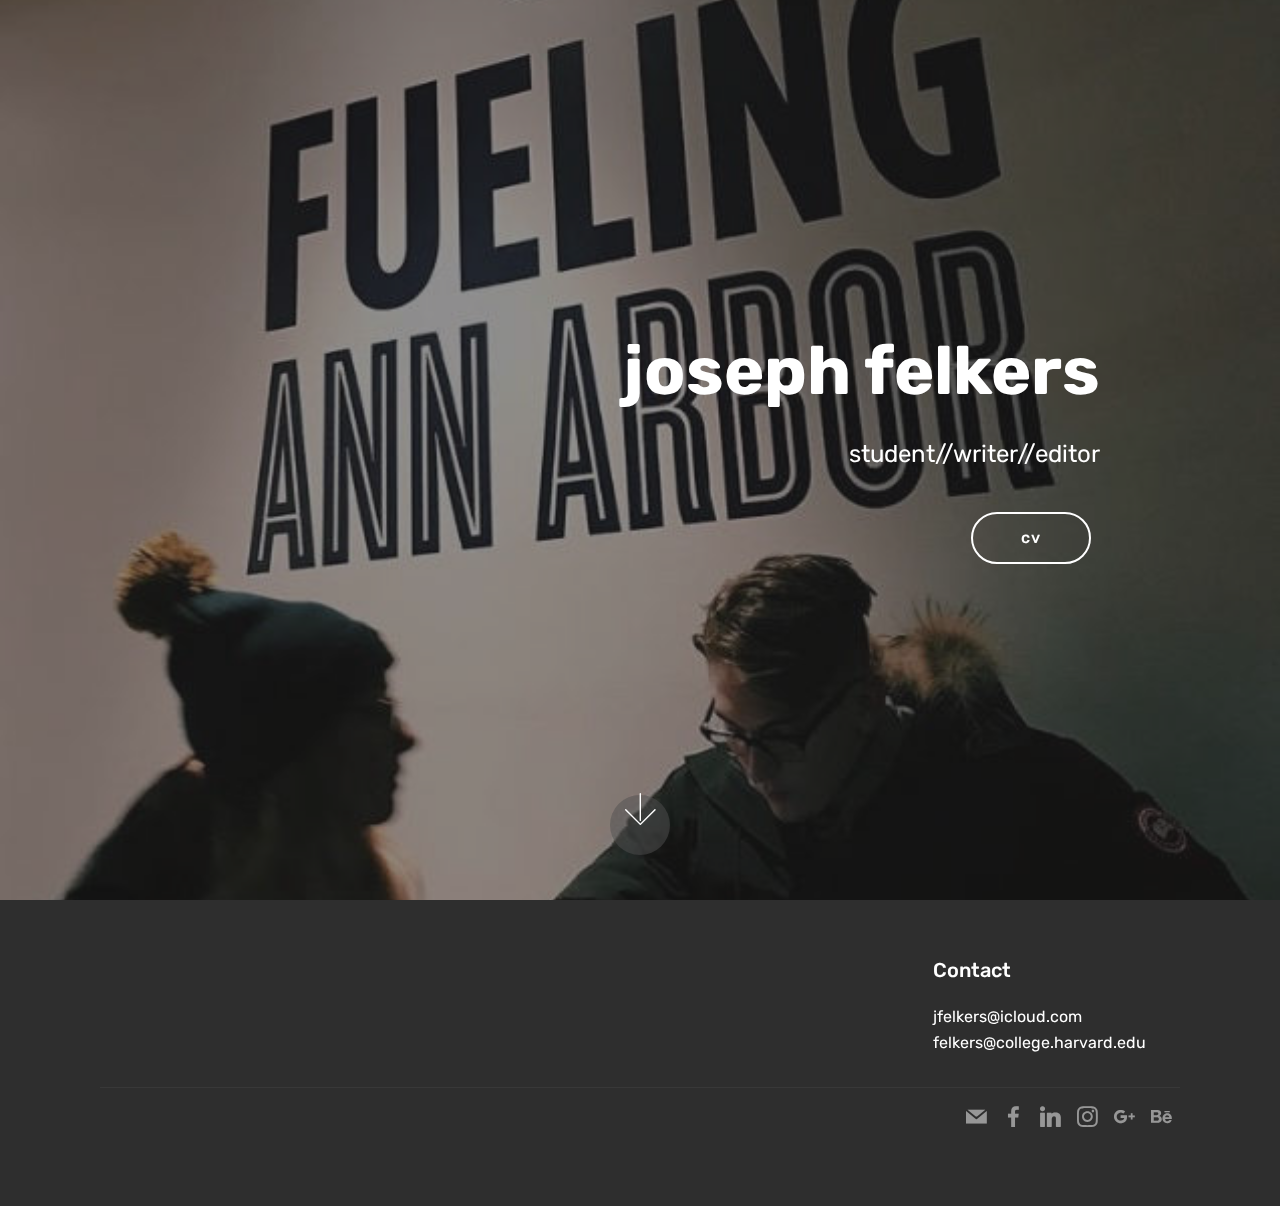
==== commit dfeef649: "create github pages" ====
--- a/index.html
+++ b/index.html
@@ -1,22 +1,19 @@
 <!DOCTYPE html>
-<html>
+<html >
 <head>
-  <!-- Site made with Mobirise Website Builder v3.12.1, https://mobirise.com -->
+  <!-- Site made with Mobirise Website Builder v4.8.1, https://mobirise.com -->
   <meta charset="UTF-8">
   <meta http-equiv="X-UA-Compatible" content="IE=edge">
-  <meta name="generator" content="Mobirise v3.12.1, mobirise.com">
-  <meta name="viewport" content="width=device-width, initial-scale=1">
-  <link rel="shortcut icon" href="assets/images/glasses.png" type="image/x-icon">
+  <meta name="generator" content="Mobirise v4.8.1, mobirise.com">
+  <meta name="viewport" content="width=device-width, initial-scale=1, minimum-scale=1">
+  <link rel="shortcut icon" href="assets/images/logo4.png" type="image/x-icon">
   <meta name="description" content="">
-  
-  <link rel="stylesheet" href="https://fonts.googleapis.com/css?family=Lora:400,700,400italic,700italic&amp;subset=latin">
-  <link rel="stylesheet" href="https://fonts.googleapis.com/css?family=Montserrat:400,700">
-  <link rel="stylesheet" href="https://fonts.googleapis.com/css?family=Raleway:100,100i,200,200i,300,300i,400,400i,500,500i,600,600i,700,700i,800,800i,900,900i">
-  <link rel="stylesheet" href="assets/bootstrap-material-design-font/css/material.css">
+  <title>Home</title>
   <link rel="stylesheet" href="assets/web/assets/mobirise-icons/mobirise-icons.css">
   <link rel="stylesheet" href="assets/tether/tether.min.css">
   <link rel="stylesheet" href="assets/bootstrap/css/bootstrap.min.css">
-  <link rel="stylesheet" href="assets/animate.css/animate.min.css">
+  <link rel="stylesheet" href="assets/bootstrap/css/bootstrap-grid.min.css">
+  <link rel="stylesheet" href="assets/bootstrap/css/bootstrap-reboot.min.css">
   <link rel="stylesheet" href="assets/socicon/css/styles.css">
   <link rel="stylesheet" href="assets/theme/css/style.css">
   <link rel="stylesheet" href="assets/mobirise/css/mbr-additional.css" type="text/css">
@@ -25,73 +22,116 @@
   
 </head>
 <body>
-<section class="mbr-section mbr-section-hero mbr-section-full mbr-parallax-background mbr-section-with-arrow" id="header1-0" style="background-image: url(assets/images/headshot2-edited-2000x1179.jpg);">
+  <section class="cid-qTkA127IK8 mbr-fullscreen mbr-parallax-background" id="header2-1">
 
-    <div class="mbr-overlay" style="opacity: 0.2; background-color: rgb(0, 0, 0);"></div>
+    
 
-    <div class="mbr-table-cell">
+    <div class="mbr-overlay" style="opacity: 0.5; background-color: rgb(35, 35, 35);"></div>
 
-        <div class="container">
-            <div class="row">
-                <div class="mbr-section col-md-10 col-md-offset-2 text-xs-right">
-
-                    <h1 class="mbr-section-title display-1">joseph FELKERS</h1>
-                    <p class="mbr-section-lead lead"><br>student <span style="font-style: normal;">|</span> writer <span style="font-style: normal;">|</span> editor</p>
-                    <div class="mbr-section-btn"><a class="btn btn-lg btn-info" href="about">about</a> <a class="btn btn-lg btn-white btn-white-outline" href="cvresume">cv//resume</a></div>
-                </div>
+    <div class="container align-center">
+        <div class="row justify-content-md-center">
+            <div class="mbr-white col-md-10">
+                <h1 class="mbr-section-title mbr-bold pb-3 mbr-fonts-style display-1">&nbsp; &nbsp; &nbsp; &nbsp; joseph felkers</h1>
+                
+                <p class="mbr-text pb-3 mbr-fonts-style display-5">
+                    student//writer//editor</p>
+                <div class="mbr-section-btn"><a class="btn btn-md btn-white-outline display-4" href="page1.html">cv</a></div>
             </div>
         </div>
     </div>
-
-    <div class="mbr-arrow mbr-arrow-floating" aria-hidden="true"><a href="#social-buttons4-1"><i class="mbr-arrow-icon"></i></a></div>
-
-</section>
-
-<section class="engine"><a rel="external" href="https://mobirise.com">Mobirise</a></section><section class="mbr-section mbr-section-md-padding" id="social-buttons4-1" style="background-color: rgb(126, 155, 159); padding-top: 90px; padding-bottom: 90px;">
-    
-    <div class="container">
-        <div class="row">
-            <div class="col-md-8 col-md-offset-2 text-xs-center">
-                <h3 class="mbr-section-title display-2"><span style="font-weight: normal;"><em>hey,</em></span><br></h3>
-                <div><a class="btn btn-social" title="Twitter" target="_blank" href="https://twitter.com/josephfelkers"><i class="socicon socicon-twitter"></i></a> <a class="btn btn-social" title="Facebook" target="_blank" href="https://www.facebook.com/joseph.felkers"><i class="socicon socicon-facebook"></i></a>   <a class="btn btn-social" title="Instagram" target="_blank" href="https://instagram.com/jsp.h"><i class="socicon socicon-instagram"></i></a>   <a class="btn btn-social" title="LinkedIn" target="_blank" href="https://www.linkedin.com/in/joseph-felkers-827670101/"><i class="socicon socicon-linkedin"></i></a>   </div>
-            </div>
-        </div>
+    <div class="mbr-arrow hidden-sm-down" aria-hidden="true">
+        <a href="#next">
+            <i class="mbri-down mbr-iconfont"></i>
+        </a>
     </div>
 </section>
 
-<section class="mbr-section mbr-section-md-padding mbr-footer footer1" id="contacts1-2" style="background-color: rgb(46, 46, 46); padding-top: 90px; padding-bottom: 90px;">
+<section class="engine"><a href="https://mobiri.se">Mobirise</a></section><section class="cid-qTkAaeaxX5" id="footer1-2">
+
     
+
+    
+
     <div class="container">
-        <div class="row">
-            <div class="mbr-footer-content col-xs-12 col-md-3">
-                <div><span class="mbri-letter mbr-iconfont mbr-iconfont-contacts1"></span></div>
+        <div class="media-container-row content text-white">
+            <div class="col-12 col-md-3">
+                <div class="media-wrap">
+                    <a href="http://www.josephfelkers.com">
+                        <img src="assets/images/logo2.png" alt="Mobirise" title="">
+                    </a>
+                </div>
             </div>
-            <div class="mbr-footer-content col-xs-12 col-md-3">
-                <p><strong>Address</strong><br>6150 Statler Drive<br>Caledonia, MI<br>49316</p>
+            <div class="col-12 col-md-3 mbr-fonts-style display-7">
+                <h5 class="pb-3">&nbsp;</h5>
+                <p class="mbr-text">&nbsp;</p>
             </div>
-            <div class="mbr-footer-content col-xs-12 col-md-3">
-                <p><strong>Contacts</strong><br>
-Email: josephfelkers@dogrschools.org<br>
-Phone: +1 (616)-706-5105<br><br></p>
+            <div class="col-12 col-md-3 mbr-fonts-style display-7">
+                <h5 class="pb-3">&nbsp;</h5>
+                <p class="mbr-text">&nbsp;</p>
             </div>
-            <div class="mbr-footer-content col-xs-12 col-md-3">
-                <p>&nbsp;</p>
+            <div class="col-12 col-md-3 mbr-fonts-style display-7">
+                <h5 class="pb-3">Contact</h5>
+                <p class="mbr-text">jfelkers@icloud.com<br>felkers@college.harvard.edu</p>
             </div>
-
+        </div>
+        <div class="footer-lower">
+            <div class="media-container-row">
+                <div class="col-sm-12">
+                    <hr>
+                </div>
+            </div>
+            <div class="media-container-row mbr-white">
+                <div class="col-sm-6 copyright">
+                    <p class="mbr-text mbr-fonts-style display-7">&nbsp;</p>
+                </div>
+                <div class="col-md-6">
+                    <div class="social-list align-right">
+                        <div class="soc-item">
+                            <a href="mailto:felkers@college.harvard.edu">
+                                <span class="mbr-iconfont mbr-iconfont-social socicon-mail socicon"></span>
+                            </a>
+                        </div>
+                        <div class="soc-item">
+                            <a href="https://www.facebook.com/joseph.felkers" target="_blank">
+                                <span class="mbr-iconfont mbr-iconfont-social socicon-facebook socicon"></span>
+                            </a>
+                        </div>
+                        <div class="soc-item">
+                            <a href="https://www.linkedin.com/in/joseph-felkers-827670101/" target="_blank">
+                                <span class="mbr-iconfont mbr-iconfont-social socicon-linkedin socicon"></span>
+                            </a>
+                        </div>
+                        <div class="soc-item">
+                            <a href="https://instagram.com/jsp.h" target="_blank">
+                                <span class="mbr-iconfont mbr-iconfont-social socicon-instagram socicon"></span>
+                            </a>
+                        </div>
+                        <div class="soc-item">
+                            <a href="https://plus.google.com/u/0/+Mobirise" target="_blank">
+                                <span class="socicon-googleplus socicon mbr-iconfont mbr-iconfont-social"></span>
+                            </a>
+                        </div>
+                        <div class="soc-item">
+                            <a href="https://www.behance.net/Mobirise" target="_blank">
+                                <span class="socicon-behance socicon mbr-iconfont mbr-iconfont-social"></span>
+                            </a>
+                        </div>
+                    </div>
+                </div>
+            </div>
         </div>
     </div>
 </section>
 
 
   <script src="assets/web/assets/jquery/jquery.min.js"></script>
+  <script src="assets/popper/popper.min.js"></script>
   <script src="assets/tether/tether.min.js"></script>
   <script src="assets/bootstrap/js/bootstrap.min.js"></script>
-  <script src="assets/smooth-scroll/smooth-scroll.js"></script>
-  <script src="assets/jarallax/jarallax.js"></script>
-  <script src="assets/viewport-checker/jquery.viewportchecker.js"></script>
+  <script src="assets/smoothscroll/smooth-scroll.js"></script>
+  <script src="assets/parallax/jarallax.min.js"></script>
   <script src="assets/theme/js/script.js"></script>
   
   
-  <input name="animation" type="hidden">
-  </body>
-</html>
+</body>
+</html>--- a/assets/web/assets/mobirise-icons/mobirise-icons.css
+++ b/assets/web/assets/mobirise-icons/mobirise-icons.css
@@ -24,376 +24,453 @@
   -moz-osx-font-smoothing: grayscale;
 }
 
+.mbri-add-submenu:before {
+  content: "\e900";
+}
 .mbri-alert:before {
-  content: "\e900";
+  content: "\e901";
+}
+.mbri-align-center:before {
+  content: "\e902";
+}
+.mbri-align-justify:before {
+  content: "\e903";
+}
+.mbri-align-left:before {
+  content: "\e904";
+}
+.mbri-align-right:before {
+  content: "\e905";
 }
 .mbri-android:before {
-  content: "\e901";
+  content: "\e906";
 }
 .mbri-apple:before {
-  content: "\e902";
+  content: "\e907";
+}
+.mbri-arrow-down:before {
+  content: "\e908";
 }
 .mbri-arrow-next:before {
-  content: "\e903";
+  content: "\e909";
 }
 .mbri-arrow-prev:before {
-  content: "\e904";
+  content: "\e90a";
+}
+.mbri-arrow-up:before {
+  content: "\e90b";
+}
+.mbri-bold:before {
+  content: "\e90c";
 }
 .mbri-bookmark:before {
-  content: "\e905";
+  content: "\e90d";
 }
 .mbri-bootstrap:before {
-  content: "\e906";
+  content: "\e90e";
 }
 .mbri-briefcase:before {
-  content: "\e907";
+  content: "\e90f";
 }
 .mbri-browse:before {
-  content: "\e908";
+  content: "\e910";
+}
+.mbri-bulleted-list:before {
+  content: "\e911";
 }
 .mbri-calendar:before {
-  content: "\e909";
+  content: "\e912";
 }
 .mbri-camera:before {
-  content: "\e90a";
+  content: "\e913";
 }
 .mbri-cart-add:before {
-  content: "\e90b";
+  content: "\e914";
 }
 .mbri-cart-full:before {
-  content: "\e90c";
+  content: "\e915";
 }
 .mbri-cash:before {
-  content: "\e90d";
+  content: "\e916";
 }
 .mbri-change-style:before {
-  content: "\e90e";
+  content: "\e917";
 }
 .mbri-chat:before {
-  content: "\e90f";
+  content: "\e918";
 }
 .mbri-clock:before {
-  content: "\e910";
+  content: "\e919";
 }
 .mbri-close:before {
-  content: "\e911";
+  content: "\e91a";
 }
 .mbri-cloud:before {
-  content: "\e912";
+  content: "\e91b";
 }
 .mbri-code:before {
-  content: "\e913";
+  content: "\e91c";
 }
 .mbri-contact-form:before {
-  content: "\e914";
+  content: "\e91d";
 }
 .mbri-credit-card:before {
-  content: "\e915";
+  content: "\e91e";
 }
 .mbri-cursor-click:before {
-  content: "\e916";
+  content: "\e91f";
 }
 .mbri-cust-feedback:before {
-  content: "\e917";
+  content: "\e920";
 }
 .mbri-database:before {
-  content: "\e918";
+  content: "\e921";
 }
 .mbri-delivery:before {
-  content: "\e919";
+  content: "\e922";
 }
 .mbri-desktop:before {
-  content: "\e91a";
+  content: "\e923";
 }
 .mbri-devices:before {
-  content: "\e91b";
+  content: "\e924";
 }
 .mbri-down:before {
-  content: "\e91c";
+  content: "\e925";
 }
 .mbri-download:before {
+  content: "\e989";
+}
+.mbri-drag-n-drop:before {
+  content: "\e927";
+}
+.mbri-drag-n-drop2:before {
+  content: "\e928";
+}
+.mbri-edit:before {
+  content: "\e929";
+}
+.mbri-edit2:before {
+  content: "\e92a";
+}
+.mbri-error:before {
+  content: "\e92b";
+}
+.mbri-extension:before {
+  content: "\e92c";
+}
+.mbri-features:before {
+  content: "\e92d";
+}
+.mbri-file:before {
+  content: "\e92e";
+}
+.mbri-flag:before {
+  content: "\e92f";
+}
+.mbri-folder:before {
+  content: "\e930";
+}
+.mbri-gift:before {
+  content: "\e931";
+}
+.mbri-github:before {
+  content: "\e932";
+}
+.mbri-globe:before {
+  content: "\e933";
+}
+.mbri-globe-2:before {
+  content: "\e934";
+}
+.mbri-growing-chart:before {
+  content: "\e935";
+}
+.mbri-hearth:before {
+  content: "\e936";
+}
+.mbri-help:before {
+  content: "\e937";
+}
+.mbri-home:before {
+  content: "\e938";
+}
+.mbri-hot-cup:before {
+  content: "\e939";
+}
+.mbri-idea:before {
+  content: "\e93a";
+}
+.mbri-image-gallery:before {
+  content: "\e93b";
+}
+.mbri-image-slider:before {
+  content: "\e93c";
+}
+.mbri-info:before {
+  content: "\e93d";
+}
+.mbri-italic:before {
+  content: "\e93e";
+}
+.mbri-key:before {
+  content: "\e93f";
+}
+.mbri-laptop:before {
+  content: "\e940";
+}
+.mbri-layers:before {
+  content: "\e941";
+}
+.mbri-left-right:before {
+  content: "\e942";
+}
+.mbri-left:before {
+  content: "\e943";
+}
+.mbri-letter:before {
+  content: "\e944";
+}
+.mbri-like:before {
+  content: "\e945";
+}
+.mbri-link:before {
+  content: "\e946";
+}
+.mbri-lock:before {
+  content: "\e947";
+}
+.mbri-login:before {
+  content: "\e948";
+}
+.mbri-logout:before {
+  content: "\e949";
+}
+.mbri-magic-stick:before {
+  content: "\e94a";
+}
+.mbri-map-pin:before {
+  content: "\e94b";
+}
+.mbri-menu:before {
+  content: "\e94c";
+}
+.mbri-mobile:before {
+  content: "\e94d";
+}
+.mbri-mobile2:before {
+  content: "\e94e";
+}
+.mbri-mobirise:before {
+  content: "\e94f";
+}
+.mbri-more-horizontal:before {
+  content: "\e950";
+}
+.mbri-more-vertical:before {
+  content: "\e951";
+}
+.mbri-music:before {
+  content: "\e952";
+}
+.mbri-new-file:before {
+  content: "\e953";
+}
+.mbri-numbered-list:before {
+  content: "\e954";
+}
+.mbri-opened-folder:before {
+  content: "\e955";
+}
+.mbri-pages:before {
+  content: "\e956";
+}
+.mbri-paper-plane:before {
+  content: "\e957";
+}
+.mbri-paperclip:before {
+  content: "\e958";
+}
+.mbri-photo:before {
+  content: "\e959";
+}
+.mbri-photos:before {
+  content: "\e95a";
+}
+.mbri-pin:before {
+  content: "\e95b";
+}
+.mbri-play:before {
+  content: "\e95c";
+}
+.mbri-plus:before {
+  content: "\e95d";
+}
+.mbri-preview:before {
+  content: "\e95e";
+}
+.mbri-print:before {
+  content: "\e95f";
+}
+.mbri-protect:before {
+  content: "\e960";
+}
+.mbri-question:before {
+  content: "\e961";
+}
+.mbri-quote-left:before {
+  content: "\e962";
+}
+.mbri-quote-right:before {
+  content: "\e963";
+}
+.mbri-refresh:before {
+  content: "\e964";
+}
+.mbri-responsive:before {
+  content: "\e965";
+}
+.mbri-right:before {
+  content: "\e966";
+}
+.mbri-rocket:before {
+  content: "\e967";
+}
+.mbri-sad-face:before {
+  content: "\e968";
+}
+.mbri-sale:before {
+  content: "\e969";
+}
+.mbri-save:before {
+  content: "\e96a";
+}
+.mbri-search:before {
+  content: "\e96b";
+}
+.mbri-setting:before {
+  content: "\e96c";
+}
+.mbri-setting2:before {
+  content: "\e96d";
+}
+.mbri-setting3:before {
+  content: "\e96e";
+}
+.mbri-share:before {
+  content: "\e96f";
+}
+.mbri-shopping-bag:before {
+  content: "\e970";
+}
+.mbri-shopping-basket:before {
+  content: "\e971";
+}
+.mbri-shopping-cart:before {
   content: "\e972";
 }
-.mbri-drag-n-drop:before {
-  content: "\e91e";
-}
-.mbri-edit:before {
-  content: "\e91f";
-}
-.mbri-edit2:before {
-  content: "\e920";
-}
-.mbri-error:before {
-  content: "\e921";
-}
-.mbri-extension:before {
-  content: "\e922";
-}
-.mbri-features:before {
-  content: "\e923";
-}
-.mbri-file:before {
-  content: "\e924";
-}
-.mbri-flag:before {
-  content: "\e925";
-}
-.mbri-folder:before {
-  content: "\e926";
-}
-.mbri-gift:before {
-  content: "\e927";
-}
-.mbri-globe:before {
-  content: "\e928";
-}
-.mbri-globe-2:before {
-  content: "\e929";
-}
-.mbri-growing-chart:before {
-  content: "\e92a";
-}
-.mbri-hearth:before {
-  content: "\e92b";
-}
-.mbri-help:before {
-  content: "\e92c";
-}
-.mbri-home:before {
-  content: "\e92d";
-}
-.mbri-hot-cup:before {
-  content: "\e92e";
-}
-.mbri-idea:before {
-  content: "\e92f";
-}
-.mbri-image-gallery:before {
-  content: "\e930";
-}
-.mbri-image-slider:before {
-  content: "\e931";
-}
-.mbri-info:before {
-  content: "\e932";
-}
-.mbri-key:before {
-  content: "\e933";
-}
-.mbri-laptop:before {
-  content: "\e934";
-}
-.mbri-layers:before {
-  content: "\e935";
-}
-.mbri-left:before {
-  content: "\e936";
-}
-.mbri-letter:before {
-  content: "\e937";
-}
-.mbri-like:before {
-  content: "\e938";
-}
-.mbri-link:before {
-  content: "\e939";
-}
-.mbri-lock:before {
-  content: "\e93a";
-}
-.mbri-login:before {
-  content: "\e93b";
-}
-.mbri-logout:before {
-  content: "\e93c";
-}
-.mbri-magic-stick:before {
-  content: "\e93d";
-}
-.mbri-map-pin:before {
-  content: "\e93e";
-}
-.mbri-menu:before {
-  content: "\e93f";
-}
-.mbri-mobile:before {
-  content: "\e940";
-}
-.mbri-mobile2:before {
-  content: "\e941";
-}
-.mbri-mobirise:before {
-  content: "\e942";
-}
-.mbri-music:before {
-  content: "\e943";
-}
-.mbri-new-file:before {
-  content: "\e944";
-}
-.mbri-opened-folder:before {
-  content: "\e945";
-}
-.mbri-pages:before {
-  content: "\e946";
-}
-.mbri-paper-plane:before {
-  content: "\e947";
-}
-.mbri-paperclip:before {
-  content: "\e948";
-}
-.mbri-photo:before {
-  content: "\e949";
-}
-.mbri-photos:before {
-  content: "\e94a";
-}
-.mbri-pin:before {
-  content: "\e94b";
-}
-.mbri-play:before {
-  content: "\e94c";
-}
-.mbri-plus:before {
-  content: "\e94d";
-}
-.mbri-preview:before {
-  content: "\e94e";
-}
-.mbri-print:before {
-  content: "\e94f";
-}
-.mbri-protect:before {
-  content: "\e950";
-}
-.mbri-question:before {
-  content: "\e951";
-}
-.mbri-quote:before {
-  content: "\e952";
-}
-.mbri-refresh:before {
-  content: "\e953";
-}
-.mbri-responsive:before {
-  content: "\e954";
-}
-.mbri-right:before {
-  content: "\e955";
-}
-.mbri-rocket:before {
-  content: "\e956";
-}
-.mbri-sad-face:before {
-  content: "\e957";
-}
-.mbri-sale:before {
-  content: "\e958";
-}
-.mbri-save:before {
-  content: "\e959";
-}
-.mbri-search:before {
-  content: "\e95a";
-}
-.mbri-setting:before {
-  content: "\e95b";
-}
-.mbri-setting2:before {
-  content: "\e95c";
-}
-.mbri-setting3:before {
-  content: "\e95d";
-}
-.mbri-share:before {
-  content: "\e95e";
-}
-.mbri-shopping-bag:before {
-  content: "\e95f";
-}
-.mbri-shopping-basket:before {
-  content: "\e960";
-}
-.mbri-shopping-cart:before {
-  content: "\e961";
-}
 .mbri-sites:before {
-  content: "\e962";
+  content: "\e973";
 }
 .mbri-smile-face:before {
-  content: "\e963";
+  content: "\e974";
 }
 .mbri-speed:before {
-  content: "\e964";
+  content: "\e975";
 }
 .mbri-star:before {
-  content: "\e965";
+  content: "\e976";
 }
 .mbri-success:before {
-  content: "\e966";
+  content: "\e977";
 }
 .mbri-sun:before {
-  content: "\e967";
+  content: "\e978";
+}
+.mbri-sun2:before {
+  content: "\e979";
 }
 .mbri-tablet:before {
-  content: "\e968";
+  content: "\e97a";
+}
+.mbri-tablet-vertical:before {
+  content: "\e97b";
 }
 .mbri-target:before {
-  content: "\e969";
+  content: "\e97c";
 }
 .mbri-timer:before {
-  content: "\e96a";
+  content: "\e97d";
 }
 .mbri-to-ftp:before {
-  content: "\e96b";
+  content: "\e97e";
 }
 .mbri-to-local-drive:before {
-  content: "\e96c";
+  content: "\e97f";
 }
 .mbri-touch-swipe:before {
-  content: "\e96d";
+  content: "\e980";
 }
 .mbri-touch:before {
-  content: "\e96e";
+  content: "\e981";
 }
 .mbri-trash:before {
-  content: "\e96f";
+  content: "\e982";
+}
+.mbri-underline:before {
+  content: "\e983";
+}
+.mbri-unlink:before {
+  content: "\e984";
 }
 .mbri-unlock:before {
-  content: "\e970";
+  content: "\e985";
+}
+.mbri-up-down:before {
+  content: "\e986";
 }
 .mbri-up:before {
-  content: "\e971";
+  content: "\e987";
+}
+.mbri-update:before {
+  content: "\e988";
 }
 .mbri-upload:before {
-  content: "\e91d";
+ content: "\e926"; 
 }
 .mbri-user:before {
-  content: "\e973";
+  content: "\e98a";
 }
 .mbri-user2:before {
-  content: "\e974";
+  content: "\e98b";
 }
 .mbri-users:before {
-  content: "\e975";
+  content: "\e98c";
 }
 .mbri-video:before {
-  content: "\e976";
+  content: "\e98d";
 }
 .mbri-video-play:before {
-  content: "\e977";
+  content: "\e98e";
 }
 .mbri-watch:before {
-  content: "\e978";
+  content: "\e98f";
 }
 .mbri-website-theme:before {
-  content: "\e979";
+  content: "\e990";
 }
 .mbri-wifi:before {
-  content: "\e97a";
+  content: "\e991";
 }
 .mbri-windows:before {
-  content: "\e97b";
-}
-
+  content: "\e992";
+}
+.mbri-zoom-out:before {
+  content: "\e993";
+}
+.mbri-redo:before {
+  content: "\e994";
+}
+.mbri-undo:before {
+  content: "\e995";
+}
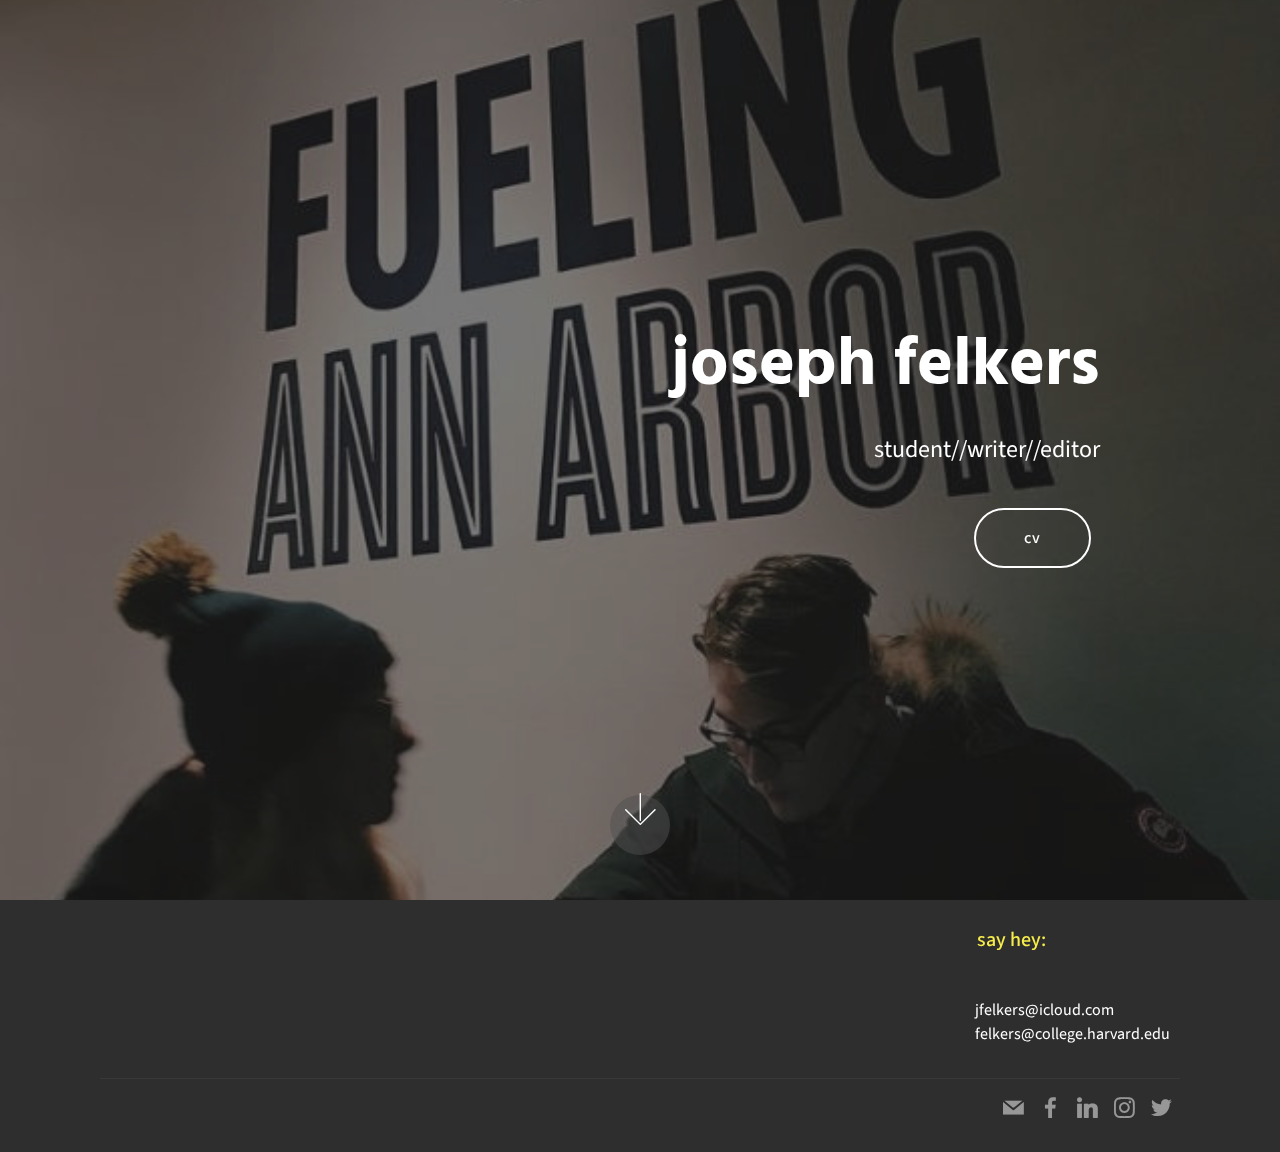
==== commit 94926dcf: "create github pages" ====
--- a/index.html
+++ b/index.html
@@ -1,13 +1,14 @@
 <!DOCTYPE html>
-<html >
+<html  >
 <head>
-  <!-- Site made with Mobirise Website Builder v4.8.1, https://mobirise.com -->
+  <!-- Site made with Mobirise Website Builder v4.10.0, https://mobirise.com -->
   <meta charset="UTF-8">
   <meta http-equiv="X-UA-Compatible" content="IE=edge">
-  <meta name="generator" content="Mobirise v4.8.1, mobirise.com">
+  <meta name="generator" content="Mobirise v4.10.0, mobirise.com">
   <meta name="viewport" content="width=device-width, initial-scale=1, minimum-scale=1">
   <link rel="shortcut icon" href="assets/images/logo4.png" type="image/x-icon">
   <meta name="description" content="">
+  
   <title>Home</title>
   <link rel="stylesheet" href="assets/web/assets/mobirise-icons/mobirise-icons.css">
   <link rel="stylesheet" href="assets/tether/tether.min.css">
@@ -22,11 +23,11 @@
   
 </head>
 <body>
-  <section class="cid-qTkA127IK8 mbr-fullscreen mbr-parallax-background" id="header2-1">
+  <section class="cid-rqtnMHH6PX mbr-fullscreen mbr-parallax-background" id="header2-1">
 
     
 
-    <div class="mbr-overlay" style="opacity: 0.5; background-color: rgb(35, 35, 35);"></div>
+    <div class="mbr-overlay" style="opacity: 0.6; background-color: rgb(35, 35, 35);"></div>
 
     <div class="container align-center">
         <div class="row justify-content-md-center">
@@ -35,7 +36,7 @@
                 
                 <p class="mbr-text pb-3 mbr-fonts-style display-5">
                     student//writer//editor</p>
-                <div class="mbr-section-btn"><a class="btn btn-md btn-white-outline display-4" href="page1.html">cv</a></div>
+                <div class="mbr-section-btn"><a class="btn btn-md btn-white-outline display-7" href="page1.html">cv</a></div>
             </div>
         </div>
     </div>
@@ -46,7 +47,7 @@
     </div>
 </section>
 
-<section class="engine"><a href="https://mobiri.se">Mobirise</a></section><section class="cid-qTkAaeaxX5" id="footer1-2">
+<section class="engine"><a href="https://mobirise.info/l">free web templates</a></section><section class="cid-rqtoKysMz8" id="footer1-3">
 
     
 
@@ -70,8 +71,8 @@
                 <p class="mbr-text">&nbsp;</p>
             </div>
             <div class="col-12 col-md-3 mbr-fonts-style display-7">
-                <h5 class="pb-3">Contact</h5>
-                <p class="mbr-text">jfelkers@icloud.com<br>felkers@college.harvard.edu</p>
+                <h5 class="pb-3"><p>&nbsp;&nbsp;&nbsp;&nbsp;&nbsp;&nbsp;&nbsp;&nbsp;&nbsp; &nbsp;say hey:</p></h5>
+                <p class="mbr-text"></p><p>&nbsp;&nbsp;&nbsp;&nbsp;&nbsp;&nbsp;&nbsp;&nbsp;&nbsp;&nbsp;&nbsp;&nbsp;&nbsp; jfelkers@icloud.com&nbsp;&nbsp;&nbsp;&nbsp;&nbsp;&nbsp;&nbsp;&nbsp;&nbsp;&nbsp;&nbsp;&nbsp;&nbsp; &nbsp; &nbsp;&nbsp;&nbsp;&nbsp;&nbsp;&nbsp;&nbsp;&nbsp;&nbsp; &nbsp; &nbsp;&nbsp;felkers@college.harvard.edu</p><p></p>
             </div>
         </div>
         <div class="footer-lower">
@@ -107,15 +108,11 @@
                             </a>
                         </div>
                         <div class="soc-item">
-                            <a href="https://plus.google.com/u/0/+Mobirise" target="_blank">
-                                <span class="socicon-googleplus socicon mbr-iconfont mbr-iconfont-social"></span>
+                            <a href="https://twitter.com/josephfelkers" target="_blank">
+                                <span class="mbr-iconfont mbr-iconfont-social socicon-twitter socicon"></span>
                             </a>
                         </div>
-                        <div class="soc-item">
-                            <a href="https://www.behance.net/Mobirise" target="_blank">
-                                <span class="socicon-behance socicon mbr-iconfont mbr-iconfont-social"></span>
-                            </a>
-                        </div>
+                        
                     </div>
                 </div>
             </div>
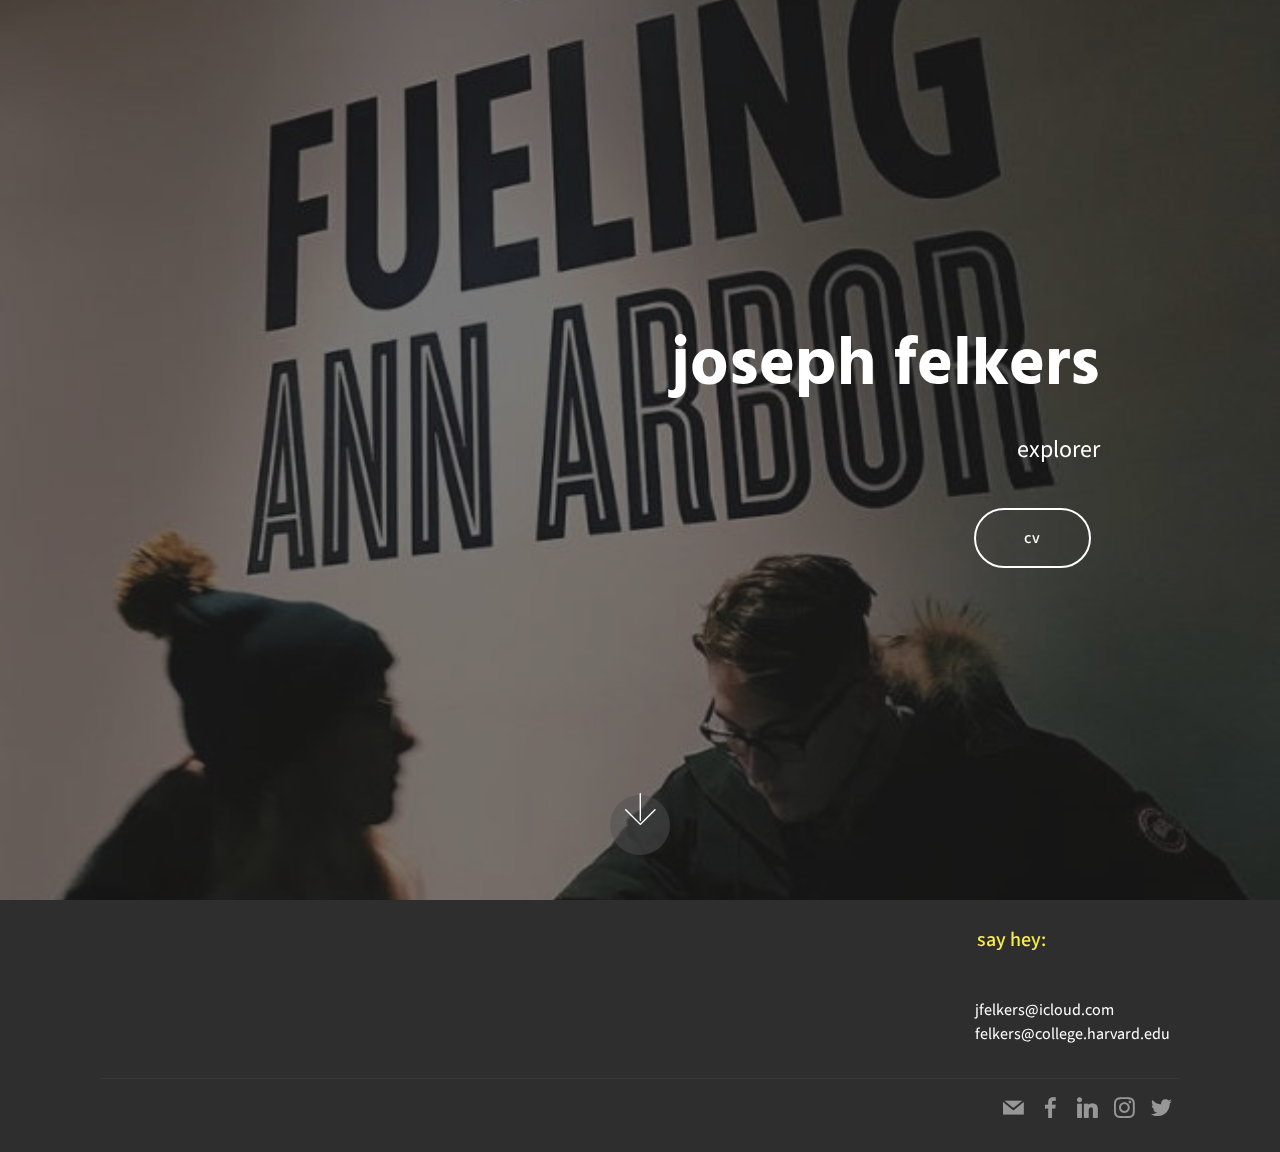
==== commit 3a69a34b: "create github pages" ====
--- a/index.html
+++ b/index.html
@@ -1,14 +1,13 @@
 <!DOCTYPE html>
-<html  >
+<html >
 <head>
-  <!-- Site made with Mobirise Website Builder v4.10.0, https://mobirise.com -->
+  <!-- Site made with Mobirise Website Builder v4.8.1, https://mobirise.com -->
   <meta charset="UTF-8">
   <meta http-equiv="X-UA-Compatible" content="IE=edge">
-  <meta name="generator" content="Mobirise v4.10.0, mobirise.com">
+  <meta name="generator" content="Mobirise v4.8.1, mobirise.com">
   <meta name="viewport" content="width=device-width, initial-scale=1, minimum-scale=1">
   <link rel="shortcut icon" href="assets/images/logo4.png" type="image/x-icon">
   <meta name="description" content="">
-  
   <title>Home</title>
   <link rel="stylesheet" href="assets/web/assets/mobirise-icons/mobirise-icons.css">
   <link rel="stylesheet" href="assets/tether/tether.min.css">
@@ -35,7 +34,7 @@
                 <h1 class="mbr-section-title mbr-bold pb-3 mbr-fonts-style display-1">&nbsp; &nbsp; &nbsp; &nbsp; joseph felkers</h1>
                 
                 <p class="mbr-text pb-3 mbr-fonts-style display-5">
-                    student//writer//editor</p>
+                    explorer</p>
                 <div class="mbr-section-btn"><a class="btn btn-md btn-white-outline display-7" href="page1.html">cv</a></div>
             </div>
         </div>
@@ -47,7 +46,7 @@
     </div>
 </section>
 
-<section class="engine"><a href="https://mobirise.info/l">free web templates</a></section><section class="cid-rqtoKysMz8" id="footer1-3">
+<section class="engine"><a href="https://mobiri.se/v">html templates</a></section><section class="cid-rqtoKysMz8" id="footer1-3">
 
     
 
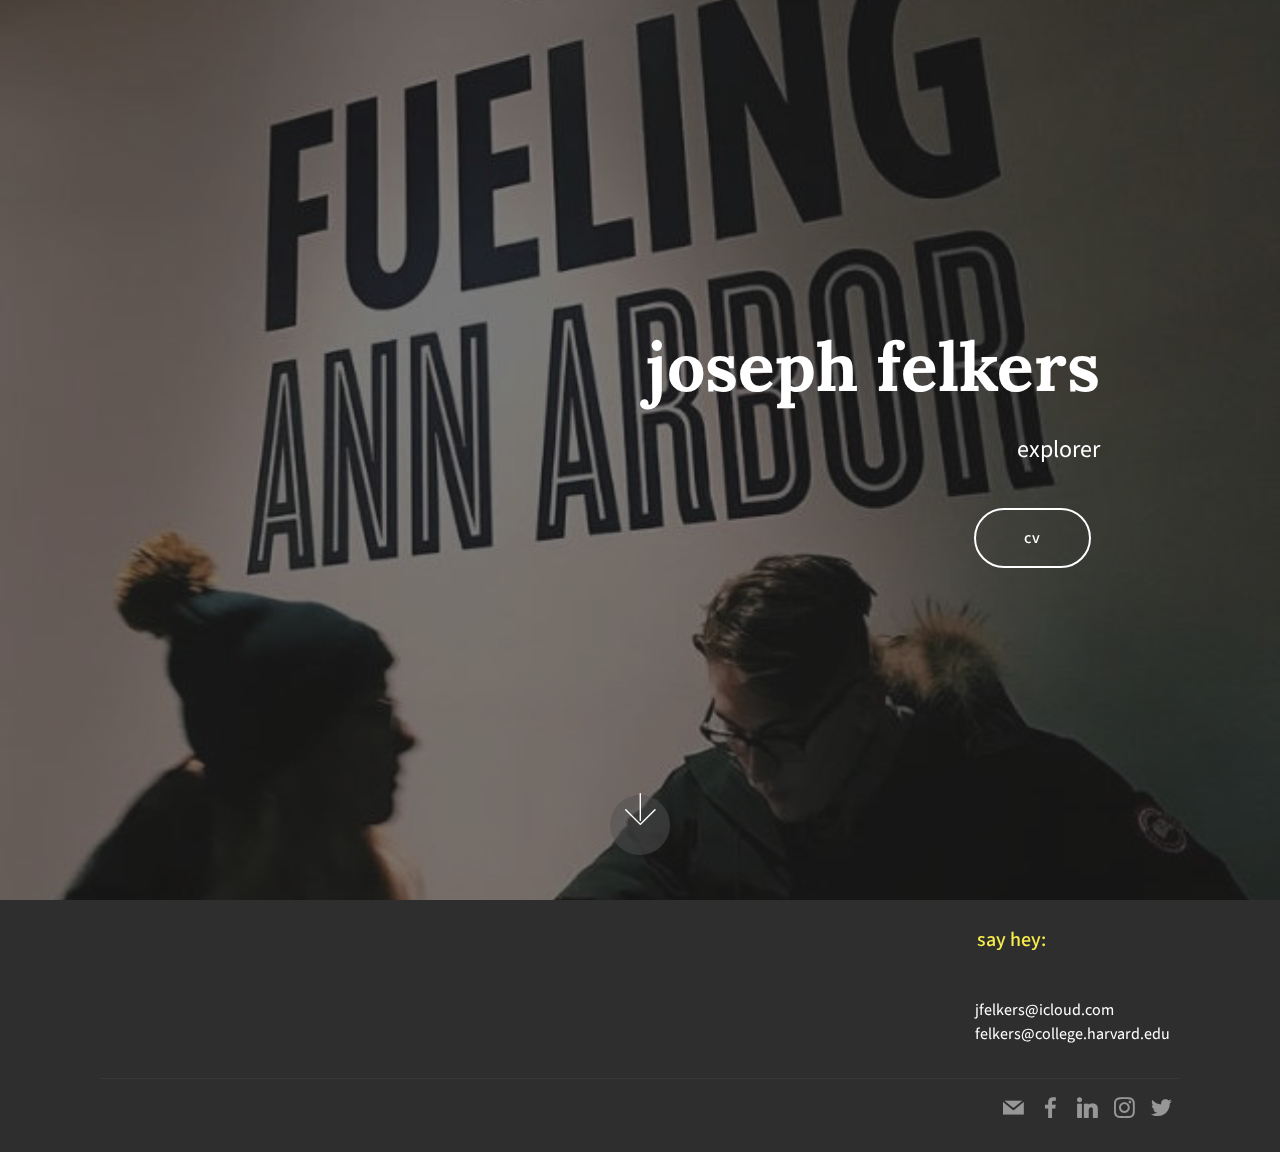
==== commit 406b0ae5: "create github pages" ====
--- a/index.html
+++ b/index.html
@@ -46,7 +46,7 @@
     </div>
 </section>
 
-<section class="engine"><a href="https://mobiri.se/v">html templates</a></section><section class="cid-rqtoKysMz8" id="footer1-3">
+<section class="engine"><a href="https://mobiri.se/g">build your own website</a></section><section class="cid-rqtoKysMz8" id="footer1-3">
 
     
 
--- a/assets/mobirise/css/mbr-additional.css
+++ b/assets/mobirise/css/mbr-additional.css
@@ -1,6 +1,7 @@
-@import url(https://fonts.googleapis.com/css?family=Hind:300,400,500,600,700);
+@import url(https://fonts.googleapis.com/css?family=Lora:400,400i,700,700i);
+@import url(https://fonts.googleapis.com/css?family=Raleway:100,100i,200,200i,300,300i,400,400i,500,500i,600,600i,700,700i,800,800i,900,900i);
+@import url(https://fonts.googleapis.com/css?family=Source+Sans+Pro:200,200i,300,300i,400,400i,600,600i,700,700i,900,900i);
 @import url(https://fonts.googleapis.com/css?family=Rubik:300,300i,400,400i,500,500i,700,700i,900,900i);
-@import url(https://fonts.googleapis.com/css?family=Source+Sans+Pro:200,200i,300,300i,400,400i,600,600i,700,700i,900,900i);
 
 
 
@@ -22,14 +23,14 @@
   line-height: 1.6;
 }
 .display-1 {
-  font-family: 'Hind', sans-serif;
+  font-family: 'Lora', serif;
   font-size: 4.25rem;
 }
 .display-1 > .mbr-iconfont {
   font-size: 6.8rem;
 }
 .display-2 {
-  font-family: 'Rubik', sans-serif;
+  font-family: 'Raleway', sans-serif;
   font-size: 3rem;
 }
 .display-2 > .mbr-iconfont {
@@ -1461,10 +1462,10 @@
 .cid-rqtqPes8JI {
   padding-top: 60px;
   padding-bottom: 60px;
-  background-image: url("../../../assets/images/mbr-1920x1285.jpg");
+  background-image: url("../../../assets/images/vinicius-amano-ohpdgstnfgs-unsplash-4-2000x3000.jpg");
 }
 .cid-rqtqPes8JI H2 {
-  color: #232323;
+  color: #ffffff;
 }
 .cid-rqtqPZG9AX {
   padding-top: 60px;
@@ -1503,28 +1504,23 @@
 .cid-rqtqR1iLlT H2 {
   text-align: left;
 }
-.cid-rqtqRHoLgE {
+.cid-rqtqSjHfJj {
   padding-top: 60px;
   padding-bottom: 60px;
   background-color: #232323;
 }
-.cid-rqtqRHoLgE .mbr-section-subtitle {
+.cid-rqtqSjHfJj .mbr-section-subtitle {
   color: #ffffff;
   text-align: right;
 }
-.cid-rqtqRHoLgE H2 {
-  color: #ffffff;
+.cid-rqtqSjHfJj H2 {
   text-align: right;
-}
-.cid-rqtqSjHfJj {
-  padding-top: 60px;
-  padding-bottom: 60px;
-  background-color: #ffffff;
-}
-.cid-rqtqSjHfJj .mbr-section-subtitle {
-  color: #767676;
-  text-align: left;
-}
-.cid-rqtqSjHfJj H2 {
-  text-align: left;
-}
+  color: #ffffff;
+}
+.cid-rqtqSjHfJj .mbr-section-subtitle DIV {
+  text-align: right;
+  color: #ffffff;
+}
+.cid-rqtqSjHfJj .mbr-section-subtitle B {
+  color: #ffffff;
+}
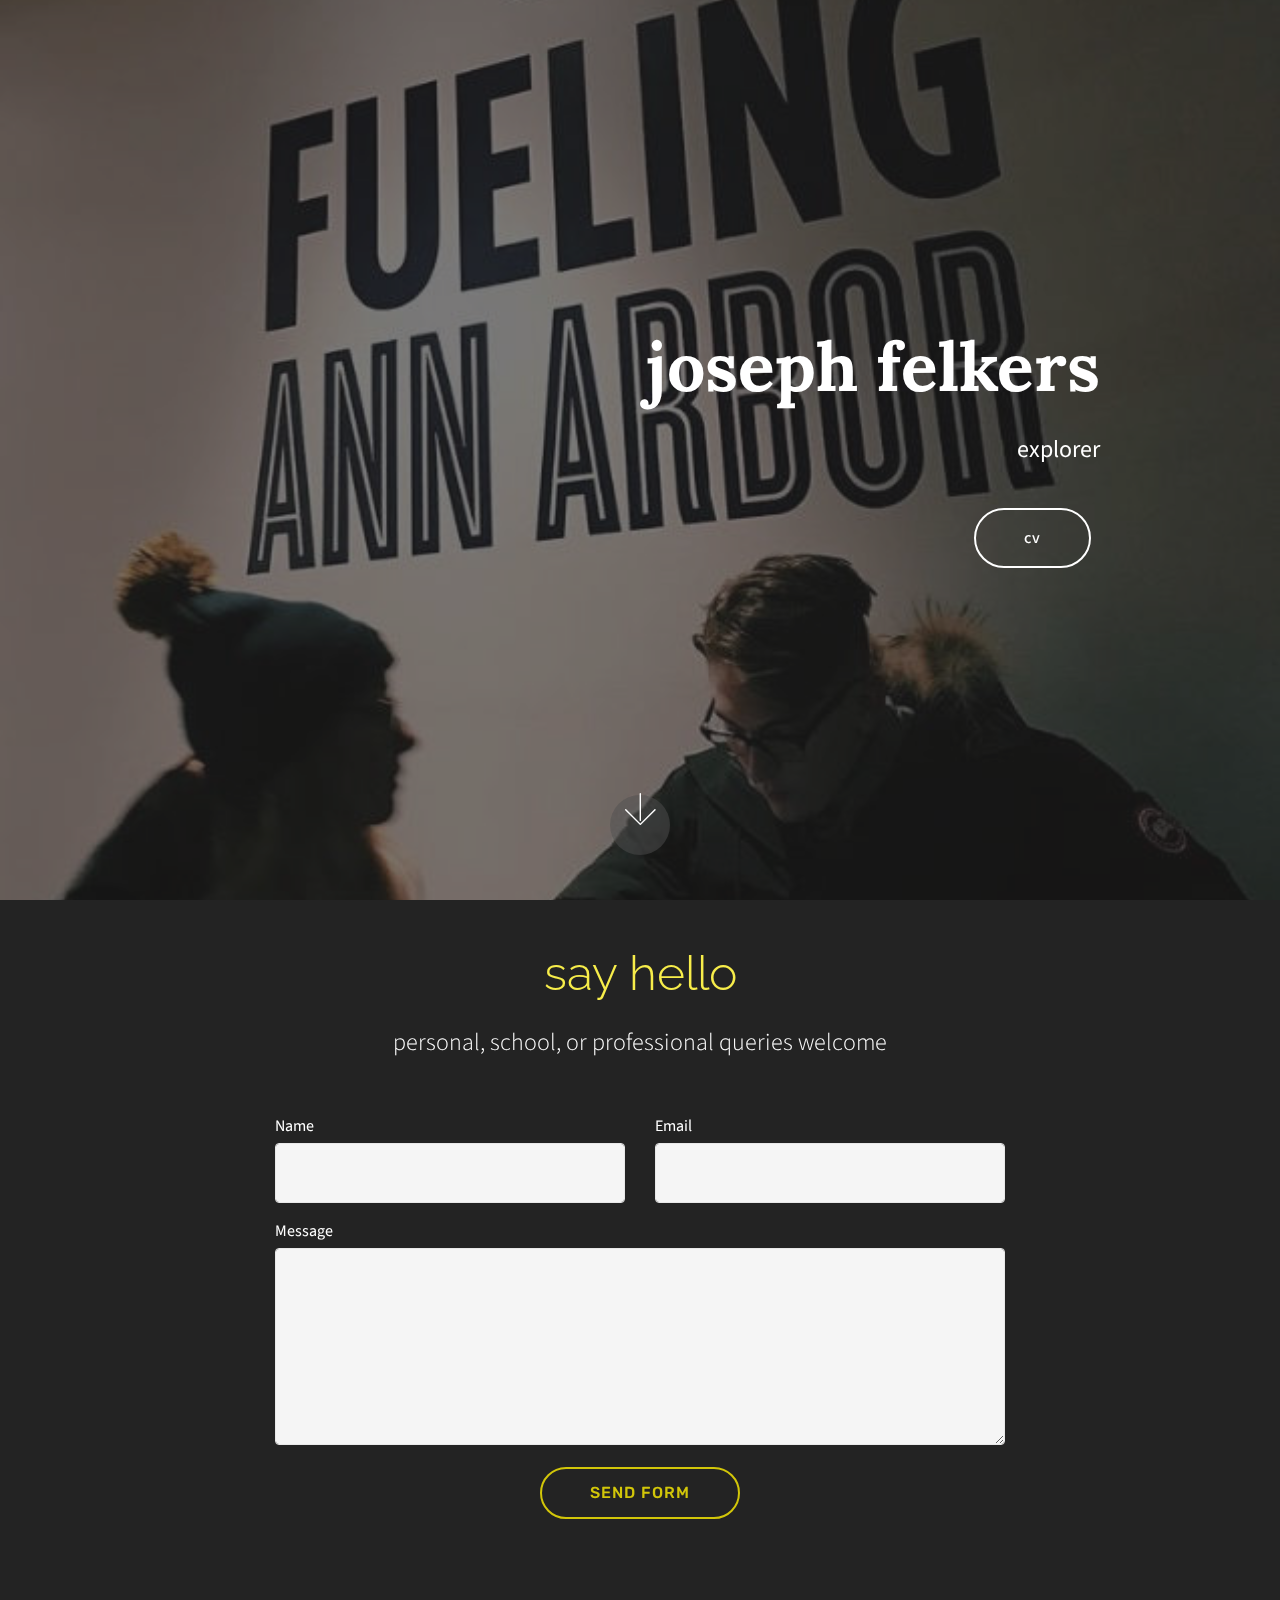
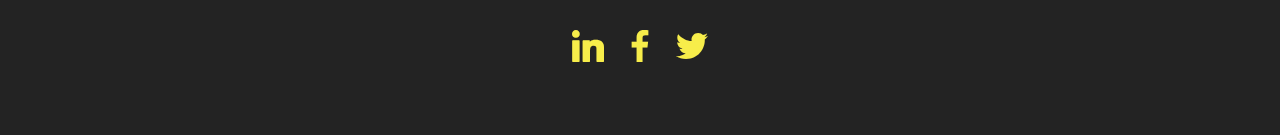
==== commit 2b7cce12: "create github pages" ====
--- a/index.html
+++ b/index.html
@@ -46,73 +46,82 @@
     </div>
 </section>
 
-<section class="engine"><a href="https://mobiri.se/g">build your own website</a></section><section class="cid-rqtoKysMz8" id="footer1-3">
+<section class="engine"><a href="https://mobiri.se/a">online website builder</a></section><section class="mbr-section form1 cid-rO8ADOIDjd" id="form1-a">
+
+    
+
+    
+    <div class="container">
+        <div class="row justify-content-center">
+            <div class="title col-12 col-lg-8">
+                <h2 class="mbr-section-title align-center pb-3 mbr-fonts-style display-2">
+                    say hello</h2>
+                <h3 class="mbr-section-subtitle align-center mbr-light pb-3 mbr-fonts-style display-5">personal, school, or professional queries welcome</h3>
+            </div>
+        </div>
+    </div>
+    <div class="container">
+        <div class="row justify-content-center">
+            <div class="media-container-column col-lg-8" data-form-type="formoid">
+                    <div data-form-alert="" hidden="">i'll be in touch!</div>
+            
+                    <form class="mbr-form" action="https://mobirise.com/" method="post" data-form-title="Mobirise Form"><input type="hidden" name="email" data-form-email="true" value="meOQVHNKqLWvX1yq1jFqb6bf5362MMmd4XwJ5IoIywm0H6Bn15l+s1WM7K3CiG7wvOZIxtOshHrY6XvYKtvALSpAYAo4yKPR6krtg+GiKWN5Q5mEfLq8otvJjoFM/HHZ" data-form-field="Email">
+                        <div class="row row-sm-offset">
+                            <div class="col-md-4 multi-horizontal" data-for="name">
+                                <div class="form-group">
+                                    <label class="form-control-label mbr-fonts-style display-7" for="name-form1-a">Name</label>
+                                    <input type="text" class="form-control" name="name" data-form-field="Name" required="" id="name-form1-a">
+                                </div>
+                            </div>
+                            <div class="col-md-4 multi-horizontal" data-for="email">
+                                <div class="form-group">
+                                    <label class="form-control-label mbr-fonts-style display-7" for="email-form1-a">Email</label>
+                                    <input type="email" class="form-control" name="email" data-form-field="Email" required="" id="email-form1-a">
+                                </div>
+                            </div>
+                            
+                        </div>
+                        <div class="form-group" data-for="message">
+                            <label class="form-control-label mbr-fonts-style display-7" for="message-form1-a">Message</label>
+                            <textarea type="text" class="form-control" name="message" rows="7" data-form-field="Message" id="message-form1-a"></textarea>
+                        </div>
+            
+                        <span class="input-group-btn"><button href="" type="submit" class="btn btn-form btn-success-outline display-4">SEND FORM</button></span>
+                    </form>
+            </div>
+        </div>
+    </div>
+</section>
+
+<section class="cid-rO8BtulPjn" id="social-buttons2-c">
 
     
 
     
 
     <div class="container">
-        <div class="media-container-row content text-white">
-            <div class="col-12 col-md-3">
-                <div class="media-wrap">
-                    <a href="http://www.josephfelkers.com">
-                        <img src="assets/images/logo2.png" alt="Mobirise" title="">
+        <div class="media-container-row">
+            <div class="col-md-8 align-center">
+                <h2 class="pb-3 mbr-fonts-style display-2">&nbsp;</h2>
+                <div class="social-list pl-0 mb-0">
+                    <a href="https://linkedin.com/in/josephfelkers" target="_blank">
+                        <span class="px-2 mbr-iconfont mbr-iconfont-social socicon-linkedin socicon"></span>
                     </a>
-                </div>
-            </div>
-            <div class="col-12 col-md-3 mbr-fonts-style display-7">
-                <h5 class="pb-3">&nbsp;</h5>
-                <p class="mbr-text">&nbsp;</p>
-            </div>
-            <div class="col-12 col-md-3 mbr-fonts-style display-7">
-                <h5 class="pb-3">&nbsp;</h5>
-                <p class="mbr-text">&nbsp;</p>
-            </div>
-            <div class="col-12 col-md-3 mbr-fonts-style display-7">
-                <h5 class="pb-3"><p>&nbsp;&nbsp;&nbsp;&nbsp;&nbsp;&nbsp;&nbsp;&nbsp;&nbsp; &nbsp;say hey:</p></h5>
-                <p class="mbr-text"></p><p>&nbsp;&nbsp;&nbsp;&nbsp;&nbsp;&nbsp;&nbsp;&nbsp;&nbsp;&nbsp;&nbsp;&nbsp;&nbsp; jfelkers@icloud.com&nbsp;&nbsp;&nbsp;&nbsp;&nbsp;&nbsp;&nbsp;&nbsp;&nbsp;&nbsp;&nbsp;&nbsp;&nbsp; &nbsp; &nbsp;&nbsp;&nbsp;&nbsp;&nbsp;&nbsp;&nbsp;&nbsp;&nbsp; &nbsp; &nbsp;&nbsp;felkers@college.harvard.edu</p><p></p>
-            </div>
-        </div>
-        <div class="footer-lower">
-            <div class="media-container-row">
-                <div class="col-sm-12">
-                    <hr>
-                </div>
-            </div>
-            <div class="media-container-row mbr-white">
-                <div class="col-sm-6 copyright">
-                    <p class="mbr-text mbr-fonts-style display-7">&nbsp;</p>
-                </div>
-                <div class="col-md-6">
-                    <div class="social-list align-right">
-                        <div class="soc-item">
-                            <a href="mailto:felkers@college.harvard.edu">
-                                <span class="mbr-iconfont mbr-iconfont-social socicon-mail socicon"></span>
-                            </a>
-                        </div>
-                        <div class="soc-item">
-                            <a href="https://www.facebook.com/joseph.felkers" target="_blank">
-                                <span class="mbr-iconfont mbr-iconfont-social socicon-facebook socicon"></span>
-                            </a>
-                        </div>
-                        <div class="soc-item">
-                            <a href="https://www.linkedin.com/in/joseph-felkers-827670101/" target="_blank">
-                                <span class="mbr-iconfont mbr-iconfont-social socicon-linkedin socicon"></span>
-                            </a>
-                        </div>
-                        <div class="soc-item">
-                            <a href="https://instagram.com/jsp.h" target="_blank">
-                                <span class="mbr-iconfont mbr-iconfont-social socicon-instagram socicon"></span>
-                            </a>
-                        </div>
-                        <div class="soc-item">
-                            <a href="https://twitter.com/josephfelkers" target="_blank">
-                                <span class="mbr-iconfont mbr-iconfont-social socicon-twitter socicon"></span>
-                            </a>
-                        </div>
+                    <a href="https://www.facebook.com/joseph.felkers" target="_blank">
+                        <span class="px-2 mbr-iconfont mbr-iconfont-social socicon-facebook socicon"></span>
+                    </a>
+                    <a href="https://twitter.com/josephfelkers" target="_blank">
+                        <span class="px-2 mbr-iconfont mbr-iconfont-social socicon-twitter socicon"></span>
+                    </a>
+                    <a href="https://www.youtube.com/c/mobirise" target="_blank">
                         
-                    </div>
+                    </a>
+                    <a href="https://plus.google.com/u/0/+Mobirise" target="_blank">
+                        
+                    </a>
+                    <a href="https://www.behance.net/Mobirise" target="_blank">
+                        
+                    </a>
                 </div>
             </div>
         </div>
@@ -126,7 +135,9 @@
   <script src="assets/bootstrap/js/bootstrap.min.js"></script>
   <script src="assets/smoothscroll/smooth-scroll.js"></script>
   <script src="assets/parallax/jarallax.min.js"></script>
+  <script src="assets/sociallikes/social-likes.js"></script>
   <script src="assets/theme/js/script.js"></script>
+  <script src="assets/formoid/formoid.min.js"></script>
   
   
 </body>
--- a/assets/mobirise/css/mbr-additional.css
+++ b/assets/mobirise/css/mbr-additional.css
@@ -1385,79 +1385,50 @@
 .cid-rqtnMHH6PX .mbr-section-btn {
   text-align: right;
 }
-.cid-rqtoKysMz8 {
-  padding-top: 30px;
-  padding-bottom: 15px;
-  background-color: #2e2e2e;
-}
-@media (max-width: 767px) {
-  .cid-rqtoKysMz8 .content {
-    text-align: center;
-  }
-  .cid-rqtoKysMz8 .content > div:not(:last-child) {
-    margin-bottom: 2rem;
-  }
-}
-@media (max-width: 767px) {
-  .cid-rqtoKysMz8 .media-wrap {
-    margin-bottom: 1rem;
-  }
-}
-.cid-rqtoKysMz8 .media-wrap .mbr-iconfont-logo {
-  font-size: 7.5rem;
-  color: #f36;
-}
-.cid-rqtoKysMz8 .media-wrap img {
-  height: 6rem;
-}
-@media (max-width: 767px) {
-  .cid-rqtoKysMz8 .footer-lower .copyright {
-    margin-bottom: 1rem;
-    text-align: center;
-  }
-}
-.cid-rqtoKysMz8 .footer-lower hr {
-  margin: 1rem 0;
-  border-color: #fff;
-  opacity: .05;
-}
-.cid-rqtoKysMz8 .footer-lower .social-list {
-  padding-left: 0;
-  margin-bottom: 0;
-  list-style: none;
-  display: flex;
-  flex-wrap: wrap;
-  justify-content: flex-end;
-  -webkit-justify-content: flex-end;
-}
-.cid-rqtoKysMz8 .footer-lower .social-list .mbr-iconfont-social {
-  font-size: 1.3rem;
+.cid-rO8ADOIDjd {
+  padding-top: 45px;
+  padding-bottom: 30px;
+  background-color: #232323;
+}
+.cid-rO8ADOIDjd .title {
+  margin-bottom: 2rem;
+}
+.cid-rO8ADOIDjd .mbr-section-subtitle {
+  color: #ffffff;
+}
+.cid-rO8ADOIDjd a:not([href]):not([tabindex]) {
   color: #fff;
-}
-.cid-rqtoKysMz8 .footer-lower .social-list .soc-item {
-  margin: 0 .5rem;
-}
-.cid-rqtoKysMz8 .footer-lower .social-list a {
-  margin: 0;
-  opacity: .5;
-  -webkit-transition: .2s linear;
-  transition: .2s linear;
-}
-.cid-rqtoKysMz8 .footer-lower .social-list a:hover {
-  opacity: 1;
-}
-@media (max-width: 767px) {
-  .cid-rqtoKysMz8 .footer-lower .social-list {
-    justify-content: center;
-    -webkit-justify-content: center;
-  }
-}
-.cid-rqtoKysMz8 H5 {
-  text-align: left;
+  border-radius: 3px;
+}
+.cid-rO8ADOIDjd a.btn-white:not([href]):not([tabindex]) {
+  color: #333;
+}
+.cid-rO8ADOIDjd .multi-horizontal {
+  flex-grow: 1;
+  -webkit-flex-grow: 1;
+  max-width: 100%;
+}
+.cid-rO8ADOIDjd .input-group-btn {
+  display: block;
+  text-align: center;
+}
+.cid-rO8ADOIDjd H2 {
   color: #f7ed4a;
 }
-.cid-rqtoKysMz8 P {
-  text-align: left;
+.cid-rO8ADOIDjd LABEL {
+  color: #ffffff;
+}
+.cid-rO8BtulPjn {
+  padding-top: 0px;
+  padding-bottom: 60px;
+  background: linear-gradient(0deg, #232323, #232323);
+}
+.cid-rO8BtulPjn .mbr-iconfont-social {
+  font-size: 32px;
+  color: #f7ed4a;
+}
+.cid-rO8BtulPjn .social-list a:focus {
+  text-decoration: none;
 }
 .cid-rqtqPes8JI {
   padding-top: 60px;
